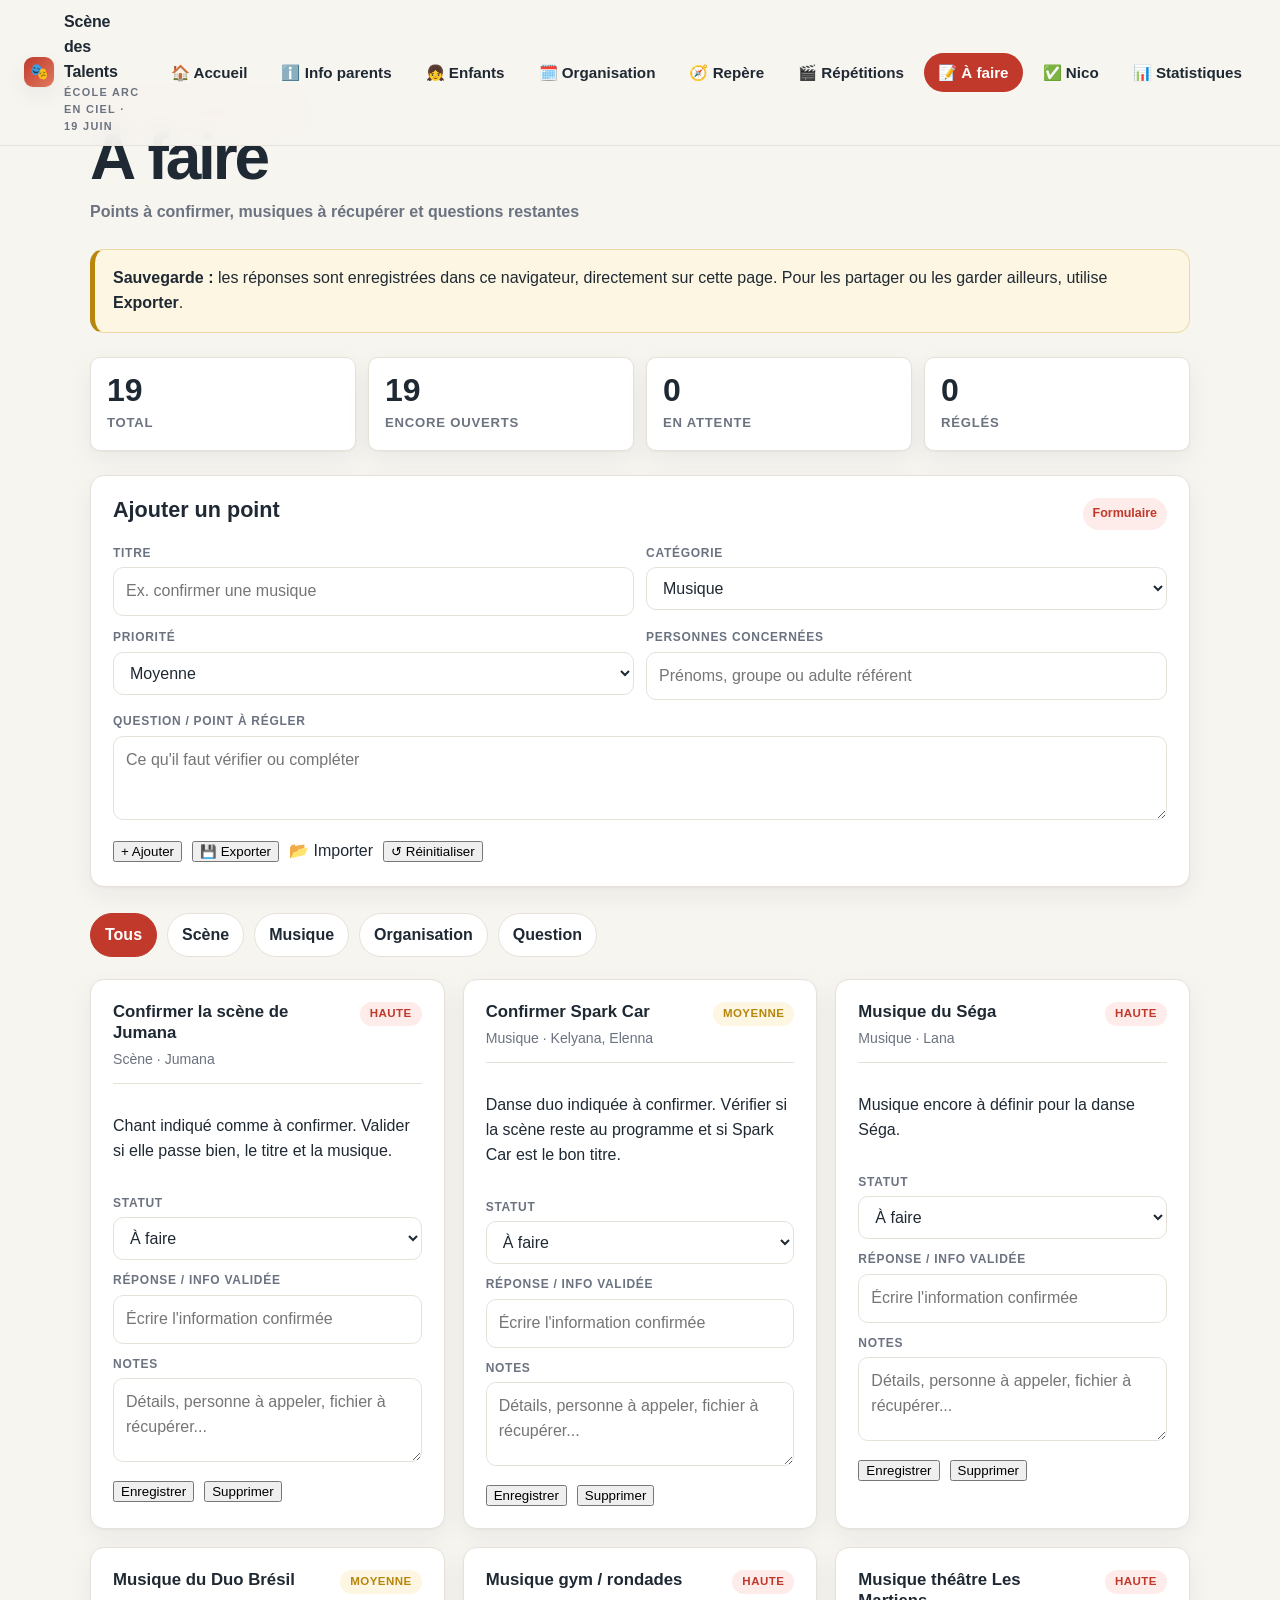
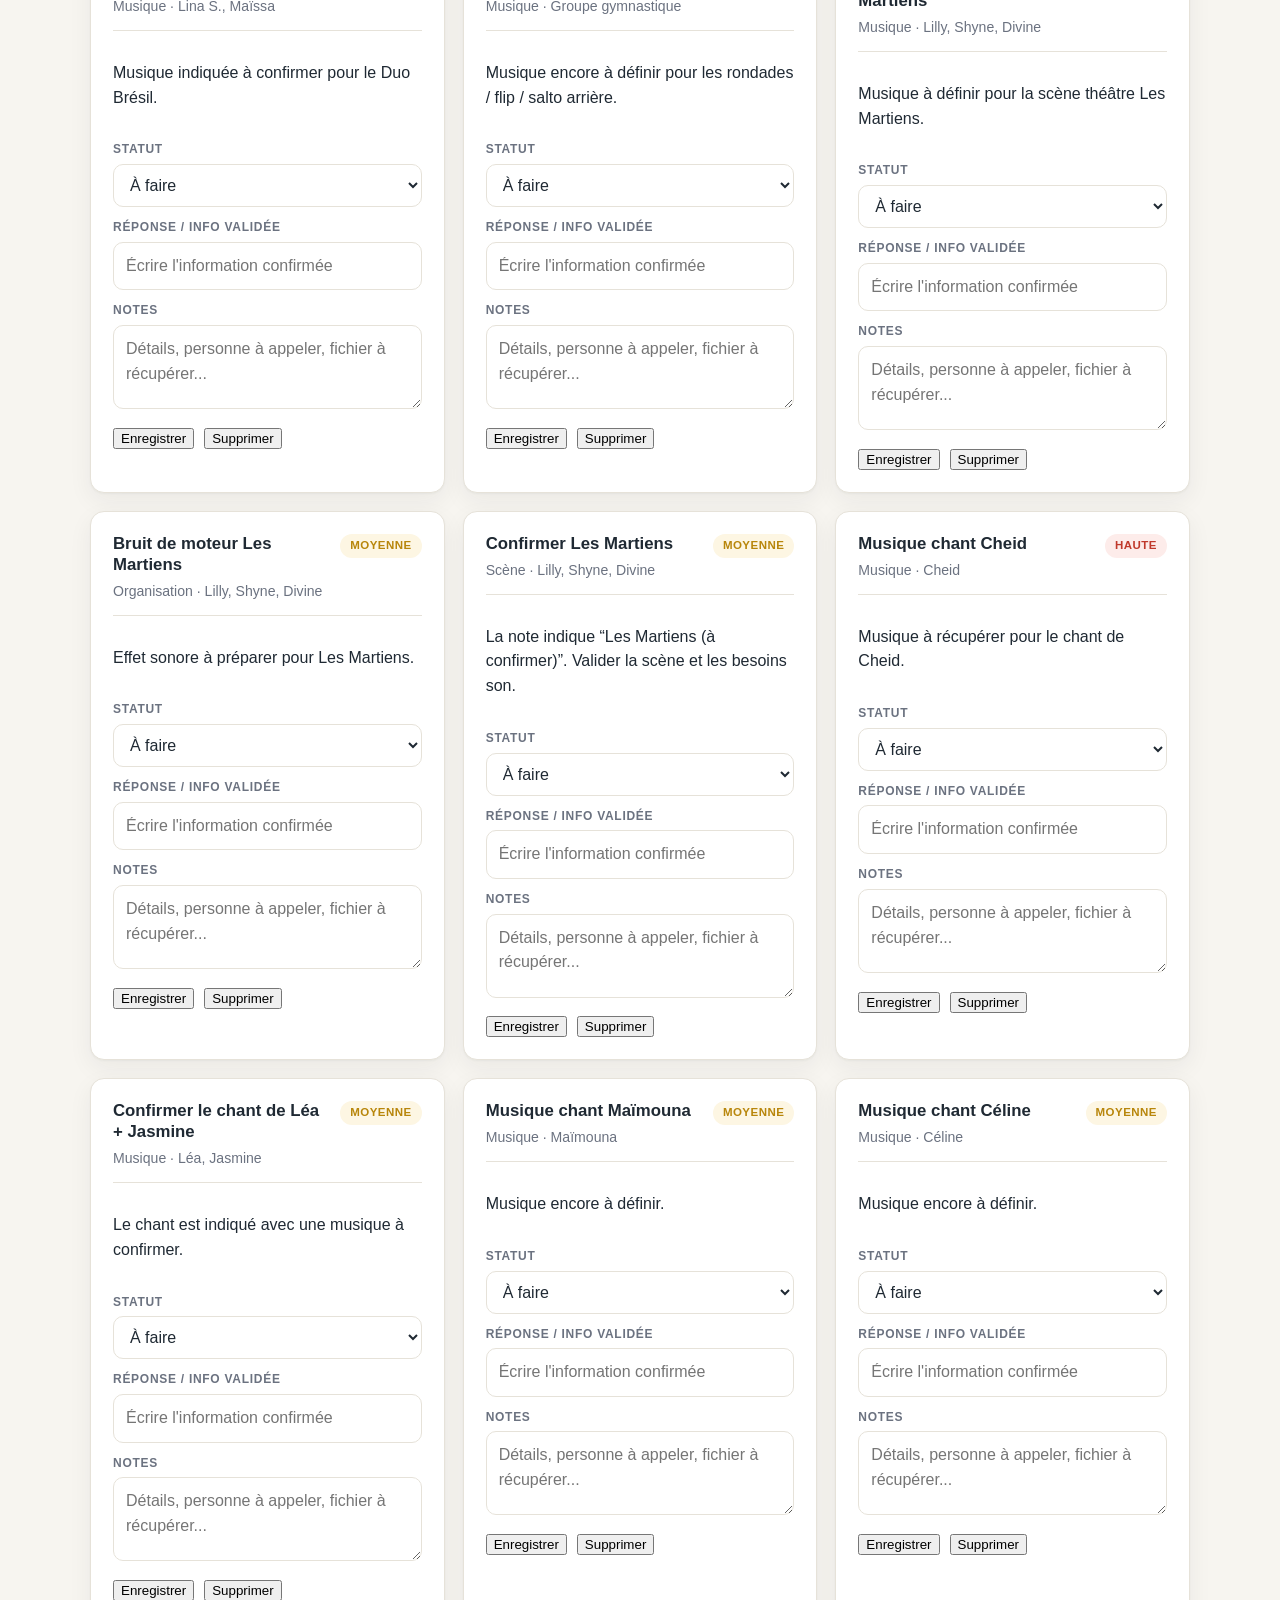
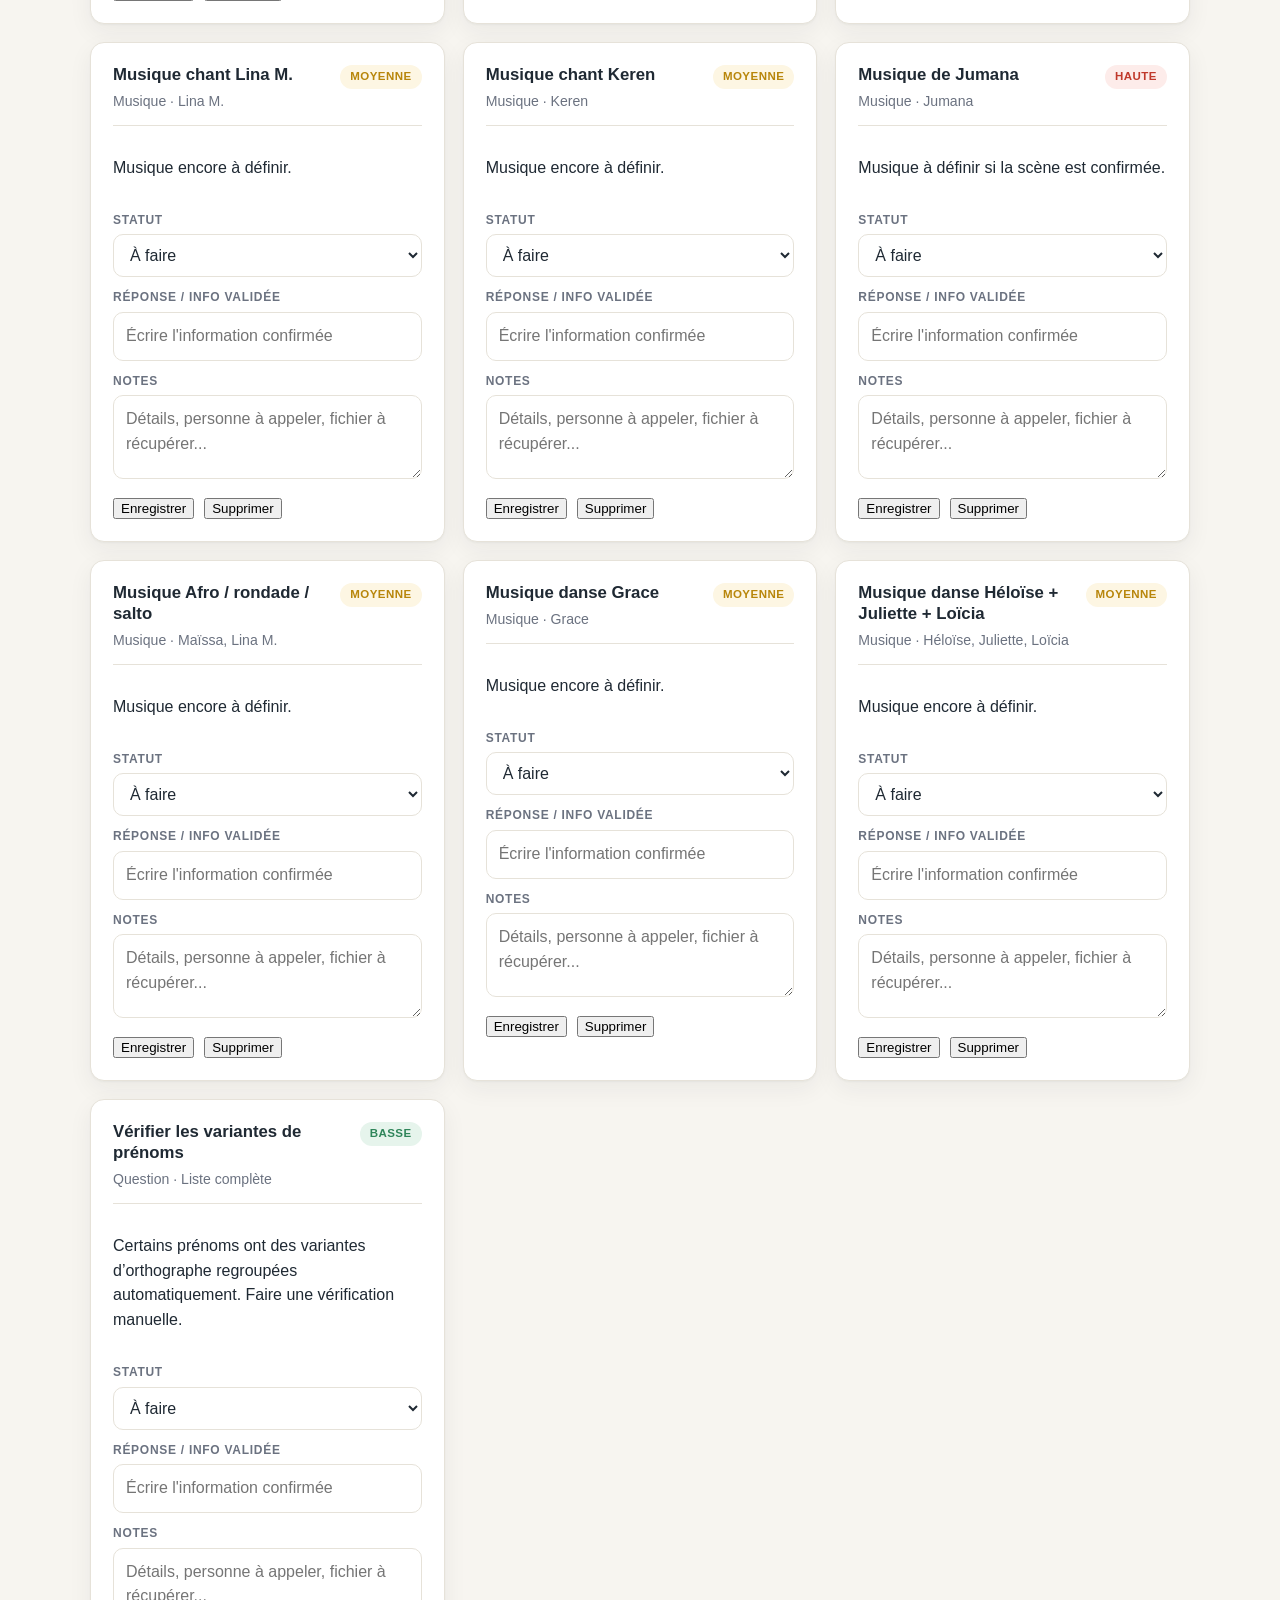
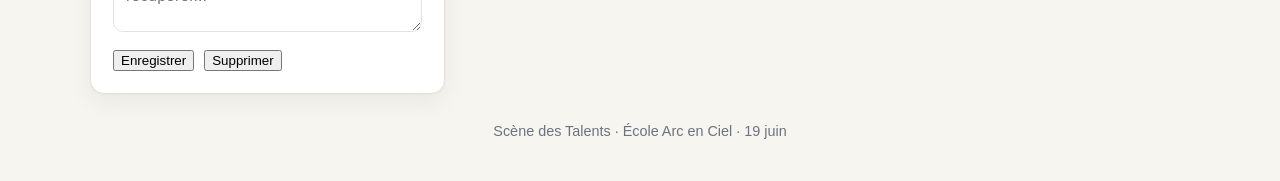
==== a-faire.html @ 52c5d593 "Ajoute info parents au header" ====
<!DOCTYPE html>
<html lang="fr">
<head>
  <meta charset="UTF-8">
  <meta name="viewport" content="width=device-width, initial-scale=1.0">
  <title>À faire · Scène des Talents — École Arc en Ciel</title>
  <link rel="stylesheet" href="styles.css">
  <style>
    .todo-summary {
      display: grid;
      grid-template-columns: repeat(auto-fit, minmax(150px, 1fr));
      gap: 12px;
      margin-bottom: 24px;
    }
    .summary-card {
      background: var(--card);
      border: 1px solid var(--line);
      border-radius: 10px;
      padding: 16px;
      box-shadow: var(--shadow);
    }
    .summary-card strong {
      display: block;
      font-size: 2rem;
      line-height: 1;
      margin-bottom: 4px;
    }
    .summary-card span {
      color: var(--muted);
      font-size: .82rem;
      font-weight: 700;
      letter-spacing: .06em;
      text-transform: uppercase;
    }
    .filters {
      display: flex;
      gap: 10px;
      flex-wrap: wrap;
      margin-bottom: 22px;
    }
    .filter-btn {
      border: 1px solid var(--line);
      background: var(--card);
      color: var(--ink);
      border-radius: 999px;
      padding: 9px 14px;
      font: inherit;
      font-weight: 700;
      cursor: pointer;
    }
    .filter-btn.active {
      background: var(--accent);
      border-color: var(--accent);
      color: #fff;
    }
    .todo-grid {
      display: grid;
      grid-template-columns: repeat(auto-fit, minmax(320px, 1fr));
      gap: 18px;
    }
    .todo-card {
      display: flex;
      flex-direction: column;
      gap: 14px;
      margin-bottom: 0;
    }
    .todo-card.done {
      border-color: #9cd6bb;
      box-shadow: 0 0 0 1px #9cd6bb, var(--shadow);
    }
    .todo-head {
      display: flex;
      justify-content: space-between;
      align-items: flex-start;
      gap: 12px;
      border-bottom: 1px solid var(--line);
      padding-bottom: 12px;
    }
    .todo-head h2 {
      font-size: 1.05rem;
      line-height: 1.25;
      margin: 0;
    }
    .todo-meta {
      color: var(--muted);
      font-size: .88rem;
      margin: 5px 0 0;
    }
    .priority {
      flex: 0 0 auto;
      border-radius: 999px;
      padding: 3px 10px;
      font-size: .72rem;
      font-weight: 800;
      text-transform: uppercase;
      letter-spacing: .04em;
    }
    .priority.high { background: var(--accent-soft); color: var(--accent); }
    .priority.medium { background: var(--gold-soft); color: var(--gold); }
    .priority.low { background: #e6f4ec; color: var(--green); }
    .todo-form {
      display: grid;
      gap: 11px;
    }
    .field label {
      display: block;
      color: var(--muted);
      font-size: .75rem;
      font-weight: 800;
      letter-spacing: .06em;
      text-transform: uppercase;
      margin-bottom: 5px;
    }
    .field input,
    .field select,
    .field textarea {
      width: 100%;
      border: 1px solid var(--line);
      border-radius: 10px;
      background: var(--card);
      color: var(--ink);
      font: inherit;
      padding: 11px 12px;
      outline: none;
    }
    .field textarea {
      min-height: 84px;
      resize: vertical;
    }
    .field input:focus,
    .field select:focus,
    .field textarea:focus {
      border-color: var(--accent-2);
    }
    .todo-actions {
      display: flex;
      align-items: center;
      gap: 10px;
      flex-wrap: wrap;
    }
    .save-state {
      color: var(--muted);
      font-size: .82rem;
      font-weight: 600;
    }
    .new-item {
      margin-bottom: 26px;
    }
    .new-grid {
      display: grid;
      grid-template-columns: repeat(2, minmax(0, 1fr));
      gap: 12px;
    }
    .new-grid .wide {
      grid-column: 1 / -1;
    }
    .empty-state {
      display: none;
      color: var(--muted);
      text-align: center;
      padding: 28px;
    }
    @media (max-width: 640px) {
      .todo-grid,
      .new-grid { grid-template-columns: 1fr; }
      .field input,
      .field select,
      .field textarea { font-size: 16px; }
    }
  </style>
</head>
<body>
  <nav class="nav">
    <div class="nav-inner">
      <a class="brand" href="index.html">
        <span class="dot">🎭</span>
        <span>Scène des Talents<small>École Arc en Ciel · 19 juin</small></span>
      </a>
      <button class="nav-toggle" id="navToggle" aria-label="Menu" aria-expanded="false">
        <svg viewBox="0 0 24 24" fill="none" stroke="currentColor" stroke-width="2" stroke-linecap="round"><line x1="3" y1="6" x2="21" y2="6"/><line x1="3" y1="12" x2="21" y2="12"/><line x1="3" y1="18" x2="21" y2="18"/></svg>
      </button>
      <ul class="nav-links" id="navLinks">
        <li><a href="index.html">🏠 Accueil</a></li>
        <li><a href="info-parents.html">ℹ️ Info parents</a></li>
        <li><a href="enfants.html">👧 Enfants</a></li>
        <li><a href="orga.html">🗓️ Organisation</a></li>
        <li><a href="repere-enfants.html">🧭 Repère</a></li>
        <li><a href="repetition.html">🎬 Répétitions</a></li>
        <li><a href="a-faire.html" class="active">📝 À faire</a></li>
        <li><a href="nico.html">✅ Nico</a></li>
        <li><a href="stats.html">📊 Statistiques</a></li>
      </ul>
    </div>
  </nav>

  <div class="wrap">
    <header class="page-head">
      <p class="kicker">Suivi des confirmations</p>
      <h1>À faire</h1>
      <p class="meta">Points à confirmer, musiques à récupérer et questions restantes</p>
    </header>

    <div class="rule">
      <strong>Sauvegarde :</strong> les réponses sont enregistrées dans ce navigateur, directement sur cette page.
      Pour les partager ou les garder ailleurs, utilise <strong>Exporter</strong>.
    </div>

    <div class="todo-summary" id="summary"></div>

    <section class="section new-item">
      <div class="section-head">
        <h2>Ajouter un point</h2>
        <span class="count">Formulaire</span>
      </div>
      <form id="newForm" class="todo-form">
        <div class="new-grid">
          <div class="field">
            <label for="newTitle">Titre</label>
            <input id="newTitle" required placeholder="Ex. confirmer une musique">
          </div>
          <div class="field">
            <label for="newCategory">Catégorie</label>
            <select id="newCategory">
              <option>Musique</option>
              <option>Scène</option>
              <option>Enfant</option>
              <option>Organisation</option>
              <option>Question</option>
            </select>
          </div>
          <div class="field">
            <label for="newPriority">Priorité</label>
            <select id="newPriority">
              <option value="high">Haute</option>
              <option value="medium" selected>Moyenne</option>
              <option value="low">Basse</option>
            </select>
          </div>
          <div class="field">
            <label for="newPeople">Personnes concernées</label>
            <input id="newPeople" placeholder="Prénoms, groupe ou adulte référent">
          </div>
          <div class="field wide">
            <label for="newQuestion">Question / point à régler</label>
            <textarea id="newQuestion" required placeholder="Ce qu'il faut vérifier ou compléter"></textarea>
          </div>
        </div>
        <div class="todo-actions">
          <button type="submit" class="btn">+ Ajouter</button>
          <button type="button" class="btn ghost" id="btnExport">💾 Exporter</button>
          <label class="btn btn-import">📂 Importer<input type="file" id="fileImport" accept="application/json,.json" hidden></label>
          <button type="button" class="btn ghost" id="btnReset">↺ Réinitialiser</button>
          <span class="save-state" id="globalState"></span>
        </div>
      </form>
    </section>

    <div class="filters" id="filters"></div>
    <div class="todo-grid" id="todoGrid"></div>
    <section class="section empty-state" id="emptyState">Aucun point dans ce filtre.</section>

    <footer>Scène des Talents · École Arc en Ciel · 19 juin</footer>
  </div>

  <script>
    const toggle = document.getElementById('navToggle');
    const links = document.getElementById('navLinks');
    toggle.addEventListener('click', () => {
      const open = links.classList.toggle('open');
      toggle.setAttribute('aria-expanded', open);
    });

    const STORAGE_KEY = 'scene-talents-a-faire-v1';
    const DEFAULT_TODOS = [
      { id: 'jumana-chant', category: 'Scène', priority: 'high', title: 'Confirmer la scène de Jumana', people: 'Jumana', question: 'Chant indiqué comme à confirmer. Valider si elle passe bien, le titre et la musique.' },
      { id: 'spark-car', category: 'Musique', priority: 'medium', title: 'Confirmer Spark Car', people: 'Kelyana, Elenna', question: 'Danse duo indiquée à confirmer. Vérifier si la scène reste au programme et si Spark Car est le bon titre.' },
      { id: 'lana-sega', category: 'Musique', priority: 'high', title: 'Musique du Séga', people: 'Lana', question: 'Musique encore à définir pour la danse Séga.' },
      { id: 'duo-bresil', category: 'Musique', priority: 'medium', title: 'Musique du Duo Brésil', people: 'Lina S., Maïssa', question: 'Musique indiquée à confirmer pour le Duo Brésil.' },
      { id: 'gym-rondades', category: 'Musique', priority: 'high', title: 'Musique gym / rondades', people: 'Groupe gymnastique', question: 'Musique encore à définir pour les rondades / flip / salto arrière.' },
      { id: 'theatre-martiens-musique', category: 'Musique', priority: 'high', title: 'Musique théâtre Les Martiens', people: 'Lilly, Shyne, Divine', question: 'Musique à définir pour la scène théâtre Les Martiens.' },
      { id: 'theatre-martiens-effet', category: 'Organisation', priority: 'medium', title: 'Bruit de moteur Les Martiens', people: 'Lilly, Shyne, Divine', question: 'Effet sonore à préparer pour Les Martiens.' },
      { id: 'theatre-martiens-confirm', category: 'Scène', priority: 'medium', title: 'Confirmer Les Martiens', people: 'Lilly, Shyne, Divine', question: 'La note indique “Les Martiens (à confirmer)”. Valider la scène et les besoins son.' },
      { id: 'chant-cheid', category: 'Musique', priority: 'high', title: 'Musique chant Cheid', people: 'Cheid', question: 'Musique à récupérer pour le chant de Cheid.' },
      { id: 'jasmine-lea-chant', category: 'Musique', priority: 'medium', title: 'Confirmer le chant de Léa + Jasmine', people: 'Léa, Jasmine', question: 'Le chant est indiqué avec une musique à confirmer.' },
      { id: 'maimouna-chant', category: 'Musique', priority: 'medium', title: 'Musique chant Maïmouna', people: 'Maïmouna', question: 'Musique encore à définir.' },
      { id: 'celine-chant', category: 'Musique', priority: 'medium', title: 'Musique chant Céline', people: 'Céline', question: 'Musique encore à définir.' },
      { id: 'lina-chant', category: 'Musique', priority: 'medium', title: 'Musique chant Lina M.', people: 'Lina M.', question: 'Musique encore à définir.' },
      { id: 'keren-chant', category: 'Musique', priority: 'medium', title: 'Musique chant Keren', people: 'Keren', question: 'Musique encore à définir.' },
      { id: 'jumana-musique', category: 'Musique', priority: 'high', title: 'Musique de Jumana', people: 'Jumana', question: 'Musique à définir si la scène est confirmée.' },
      { id: 'maissa-lina-danse', category: 'Musique', priority: 'medium', title: 'Musique Afro / rondade / salto', people: 'Maïssa, Lina M.', question: 'Musique encore à définir.' },
      { id: 'grace-danse', category: 'Musique', priority: 'medium', title: 'Musique danse Grace', people: 'Grace', question: 'Musique encore à définir.' },
      { id: 'heloise-juliette-loicia', category: 'Musique', priority: 'medium', title: 'Musique danse Héloïse + Juliette + Loïcia', people: 'Héloïse, Juliette, Loïcia', question: 'Musique encore à définir.' },
      { id: 'prenoms-variantes', category: 'Question', priority: 'low', title: 'Vérifier les variantes de prénoms', people: 'Liste complète', question: 'Certains prénoms ont des variantes d’orthographe regroupées automatiquement. Faire une vérification manuelle.' }
    ];

    const esc = s => String(s ?? '').replace(/[&<>]/g, c => ({'&':'&amp;','<':'&lt;','>':'&gt;'}[c]));
    const escAttr = s => esc(s).replace(/"/g, '&quot;');
    const priorityLabel = p => ({ high: 'Haute', medium: 'Moyenne', low: 'Basse' }[p] || 'Moyenne');
    const statusLabel = s => ({ todo: 'À faire', waiting: 'En attente', done: 'Réglé' }[s] || 'À faire');

    let activeFilter = 'Tous';
    let items = loadItems();

    function loadItems() {
      const base = DEFAULT_TODOS.map(item => ({ ...item, status: 'todo', answer: '', notes: '', updatedAt: '' }));
      try {
        const saved = JSON.parse(localStorage.getItem(STORAGE_KEY) || '{}');
        const savedItems = Array.isArray(saved.items) ? saved.items : [];
        const byId = new Map(base.map(item => [item.id, item]));
        savedItems.forEach(item => byId.set(item.id, { ...byId.get(item.id), ...item }));
        return [...byId.values()];
      } catch {
        return base;
      }
    }

    function persist(message = 'Enregistré') {
      localStorage.setItem(STORAGE_KEY, JSON.stringify({ version: 1, savedAt: new Date().toISOString(), items }));
      const state = document.getElementById('globalState');
      state.textContent = message;
      window.clearTimeout(persist.timer);
      persist.timer = window.setTimeout(() => state.textContent = '', 1800);
    }

    function renderSummary() {
      const total = items.length;
      const done = items.filter(item => item.status === 'done').length;
      const waiting = items.filter(item => item.status === 'waiting').length;
      const open = total - done;
      document.getElementById('summary').innerHTML = [
        ['Total', total],
        ['Encore ouverts', open],
        ['En attente', waiting],
        ['Réglés', done]
      ].map(([label, value]) => `<div class="summary-card"><strong>${value}</strong><span>${label}</span></div>`).join('');
    }

    function renderFilters() {
      const cats = ['Tous', ...new Set(items.map(item => item.category))];
      document.getElementById('filters').innerHTML = cats.map(cat =>
        `<button type="button" class="filter-btn ${cat === activeFilter ? 'active' : ''}" data-filter="${escAttr(cat)}">${esc(cat)}</button>`
      ).join('');
    }

    function renderItems() {
      const filtered = activeFilter === 'Tous' ? items : items.filter(item => item.category === activeFilter);
      document.getElementById('todoGrid').innerHTML = filtered.map(item => `
        <section class="section todo-card ${item.status === 'done' ? 'done' : ''}" data-id="${escAttr(item.id)}">
          <div class="todo-head">
            <div>
              <h2>${esc(item.title)}</h2>
              <p class="todo-meta">${esc(item.category)}${item.people ? ` · ${esc(item.people)}` : ''}</p>
            </div>
            <span class="priority ${escAttr(item.priority)}">${priorityLabel(item.priority)}</span>
          </div>
          <p>${esc(item.question)}</p>
          <form class="todo-form">
            <div class="field">
              <label>Statut</label>
              <select name="status">
                <option value="todo" ${item.status === 'todo' ? 'selected' : ''}>À faire</option>
                <option value="waiting" ${item.status === 'waiting' ? 'selected' : ''}>En attente</option>
                <option value="done" ${item.status === 'done' ? 'selected' : ''}>Réglé</option>
              </select>
            </div>
            <div class="field">
              <label>Réponse / info validée</label>
              <input name="answer" value="${escAttr(item.answer)}" placeholder="Écrire l'information confirmée">
            </div>
            <div class="field">
              <label>Notes</label>
              <textarea name="notes" placeholder="Détails, personne à appeler, fichier à récupérer...">${esc(item.notes)}</textarea>
            </div>
            <div class="todo-actions">
              <button type="submit" class="btn">Enregistrer</button>
              <button type="button" class="btn ghost delete-item">Supprimer</button>
              <span class="save-state">${item.updatedAt ? `Dernière sauvegarde : ${esc(item.updatedAt)}` : ''}</span>
            </div>
          </form>
        </section>
      `).join('');
      document.getElementById('emptyState').style.display = filtered.length ? 'none' : 'block';
    }

    function render() {
      renderSummary();
      renderFilters();
      renderItems();
    }

    document.getElementById('filters').addEventListener('click', event => {
      const btn = event.target.closest('[data-filter]');
      if (!btn) return;
      activeFilter = btn.dataset.filter;
      render();
    });

    document.getElementById('todoGrid').addEventListener('submit', event => {
      event.preventDefault();
      const card = event.target.closest('[data-id]');
      const item = items.find(entry => entry.id === card.dataset.id);
      const data = new FormData(event.target);
      item.status = data.get('status');
      item.answer = data.get('answer').trim();
      item.notes = data.get('notes').trim();
      item.updatedAt = new Date().toLocaleString('fr-FR', { dateStyle: 'short', timeStyle: 'short' });
      persist();
      render();
    });

    document.getElementById('todoGrid').addEventListener('click', event => {
      const del = event.target.closest('.delete-item');
      if (!del) return;
      const card = event.target.closest('[data-id]');
      items = items.filter(item => item.id !== card.dataset.id);
      persist('Point supprimé');
      render();
    });

    document.getElementById('newForm').addEventListener('submit', event => {
      event.preventDefault();
      const title = document.getElementById('newTitle').value.trim();
      const question = document.getElementById('newQuestion').value.trim();
      if (!title || !question) return;
      items.unshift({
        id: `custom-${Date.now()}`,
        category: document.getElementById('newCategory').value,
        priority: document.getElementById('newPriority').value,
        title,
        people: document.getElementById('newPeople').value.trim(),
        question,
        status: 'todo',
        answer: '',
        notes: '',
        updatedAt: ''
      });
      event.target.reset();
      document.getElementById('newPriority').value = 'medium';
      persist('Point ajouté');
      render();
    });

    document.getElementById('btnExport').addEventListener('click', () => {
      const blob = new Blob([JSON.stringify({ version: 1, exportedAt: new Date().toISOString(), items }, null, 2)], { type: 'application/json' });
      const a = document.createElement('a');
      a.href = URL.createObjectURL(blob);
      a.download = 'a-faire-scene-talents.json';
      a.click();
      URL.revokeObjectURL(a.href);
    });

    document.getElementById('fileImport').addEventListener('change', event => {
      const file = event.target.files[0];
      if (!file) return;
      const reader = new FileReader();
      reader.onload = () => {
        try {
          const imported = JSON.parse(reader.result);
          if (!Array.isArray(imported.items)) throw new Error('Format invalide');
          items = imported.items;
          persist('Import enregistré');
          render();
        } catch {
          alert('Impossible d’importer ce fichier.');
        }
      };
      reader.readAsText(file);
      event.target.value = '';
    });

    document.getElementById('btnReset').addEventListener('click', () => {
      if (!confirm('Réinitialiser toute la page À faire sur cet appareil ?')) return;
      localStorage.removeItem(STORAGE_KEY);
      items = loadItems();
      persist('Réinitialisé');
      render();
    });

    render();
  </script>
</body>
</html>
---- styles.css ----
/* ============================================================
   Scène des Talents — feuille de style partagée
   ============================================================ */
:root {
  --bg: #f7f5f0;
  --card: #ffffff;
  --ink: #1f2933;
  --muted: #6b7280;
  --line: #e6e2d9;
  --accent: #c0392b;
  --accent-2: #e07a5f;
  --accent-soft: #fdecea;
  --gold: #b8860b;
  --gold-soft: #fdf6e3;
  --green: #2f855a;
  --shadow: 0 1px 2px rgba(31,41,51,.04), 0 8px 24px rgba(31,41,51,.06);
  --radius: 14px;
}
* { box-sizing: border-box; }
html { scroll-behavior: smooth; overflow-x: hidden; }
body { margin: 0; padding-top: 64px; width: 100%; max-width: 100%; overflow-x: hidden; font-family: -apple-system, BlinkMacSystemFont, "Segoe UI", Roboto, Helvetica, Arial, sans-serif; background: var(--bg); color: var(--ink); line-height: 1.55; }
a { color: inherit; }
img, video, iframe, canvas, svg { max-width: 100%; }
.fa-icon, .brand-icon { width: 1em; height: 1em; display: inline-block; vertical-align: -0.125em; fill: currentColor; flex-shrink: 0; }
.brand .dot .fa-icon { width: 17px; height: 17px; }
.nav-links .fa-icon { width: 15px; height: 15px; }
.svg-icon { width: 1.1em; height: 1.1em; display: inline-block; vertical-align: -.16em; flex-shrink: 0; stroke: currentColor; fill: none; stroke-width: 2; stroke-linecap: round; stroke-linejoin: round; }
.brand .svg-icon { width: 18px; height: 18px; }
.nav-links .svg-icon { width: 16px; height: 16px; }

/* ---------- Structure commune ---------- */
.wrap { width: min(1100px, calc(100% - 40px)); margin: 0 auto; padding: 28px 0 38px; }
.page-head { margin: 10px 0 24px; }
.kicker { margin: 0 0 6px; color: var(--accent); font-weight: 900; text-transform: uppercase; letter-spacing: .12em; font-size: .78rem; }
h1 { margin: 0; font-size: clamp(2rem, 7vw, 4rem); line-height: .95; letter-spacing: -.05em; }
.meta { margin: 12px 0 0; color: var(--muted); font-weight: 700; }
.section { position: relative; overflow: hidden; background: var(--card); border: 1px solid var(--line); border-radius: var(--radius); box-shadow: var(--shadow); padding: 22px; margin: 0 0 18px; }
.section-head { display: flex; align-items: flex-start; justify-content: space-between; gap: 14px; margin-bottom: 14px; }
.section-head h2 { display: flex; align-items: center; min-width: 0; margin: 0; font-size: 1.35rem; line-height: 1.15; }
.count, .badge { display: inline-flex; align-items: center; justify-content: center; border-radius: 999px; padding: 6px 10px; background: var(--accent-soft); color: var(--accent); font-size: .78rem; font-weight: 900; white-space: nowrap; }
.subtitle { margin: -4px 0 14px; color: var(--muted); font-weight: 650; }
.cat-title { margin: 26px 0 10px; color: var(--muted); text-transform: uppercase; letter-spacing: .12em; font-size: .78rem; font-weight: 900; }
.rule { background: var(--gold-soft); border: 1px solid #ecd9a6; border-left: 5px solid var(--gold); border-radius: 14px; padding: 16px 18px; margin: 0 0 24px; }
.names, .groups, .lang-list { margin: 0; padding: 0; list-style: none; }
.names { display: grid; grid-template-columns: repeat(auto-fit, minmax(190px, 1fr)); gap: 8px; }
.names li, .groups li, .lang-list li { background: rgba(255,255,255,.72); border: 1px solid rgba(31,41,51,.08); border-radius: 12px; padding: 10px 12px; }
.names .num { display: inline-flex; align-items: center; justify-content: center; min-width: 26px; height: 26px; margin-right: 8px; border-radius: 8px; background: var(--accent-soft); color: var(--accent); font-size: .8rem; font-weight: 900; }
.groups { display: grid; gap: 10px; }
.groups li { display: grid; gap: 4px; background: rgba(255,255,255,.86); }
.who { font-weight: 900; }
.scene { color: var(--muted); font-weight: 700; }
.lang-list { display: grid; gap: 10px; }
.lang-head { font-weight: 900; }
.lang-kids { margin-top: 5px; color: var(--muted); font-weight: 650; }
.layout-hero { min-height: 260px; display: flex; align-items: flex-end; background-size: cover; background-position: center; color: #fff; }
.layout-hero .hero-content { width: 100%; }
.layout-hero .groups li { background: rgba(255,255,255,.92); color: var(--ink); }
footer { margin: 26px 0 0; color: var(--muted); text-align: center; font-size: .9rem; }

/* ---------- Barre de navigation ---------- */
.nav { position: fixed; top: 0; left: 0; right: 0; z-index: 50; background: rgba(247,245,240,.92); backdrop-filter: saturate(180%) blur(12px); border-bottom: 1px solid var(--line); }
.nav-inner { padding: 10px 24px; display: flex; align-items: center; justify-content: space-between; gap: 16px; }
.brand { min-width: 0; display: flex; align-items: center; gap: 10px; font-weight: 800; text-decoration: none; letter-spacing: -.01em; }
.brand span:last-child { min-width: 0; }
.brand .dot { width: 30px; height: 30px; display: grid; place-items: center; border-radius: 9px; background: linear-gradient(135deg, var(--accent), var(--accent-2)); color: #fff; font-size: 1rem; box-shadow: var(--shadow); flex: 0 0 auto; }
.brand small { display: block; font-weight: 600; font-size: .68rem; letter-spacing: .12em; text-transform: uppercase; color: var(--muted); }
.nav-links { display: flex; align-items: center; gap: 6px; list-style: none; margin: 0; padding: 0; }
.nav-links li:has(a[href="parents.html"]) { display: none; }
.nav-links a { display: inline-flex; align-items: center; gap: 6px; text-decoration: none; font-weight: 600; font-size: .95rem; color: var(--ink); padding: 8px 14px; border-radius: 999px; white-space: nowrap; transition: background .15s, color .15s; }
.nav-links a:hover { background: var(--accent-soft); color: var(--accent); }
.nav-links a.active { background: var(--accent); color: #fff; }
.nav-toggle { display: none; background: none; border: 1px solid var(--line); border-radius: 10px; width: 42px; height: 42px; cursor: pointer; align-items: center; justify-content: center; color: var(--ink); flex: 0 0 auto; }
.nav-toggle svg { width: 22px; height: 22px; }

@media (max-width: 860px) {
  .nav-toggle { display: inline-flex; }
  .nav-inner { padding-inline: 14px; }
  .nav-links { position: absolute; top: 100%; left: 0; right: 0; width: 100%; max-height: calc(100vh - 64px); overflow-y: auto; flex-direction: column; align-items: stretch; gap: 6px; padding: 12px 16px 20px; background: rgba(247,245,240,.98); border-bottom: 1px solid var(--line); box-shadow: var(--shadow); transform: translateY(-8px); opacity: 0; pointer-events: none; transition: opacity .18s, transform .18s; -webkit-overflow-scrolling: touch; }
  .nav-links.open { opacity: 1; transform: translateY(0); pointer-events: auto; }
  .nav-links li { width: 100%; }
  .nav-links a { display: flex; align-items: center; gap: 8px; width: 100%; padding: 13px 16px; border-radius: 10px; line-height: 1.35; text-align: left; white-space: normal; }
}

@media (max-width: 700px) {
  .wrap { width: 100%; padding: 22px 14px 34px; }
  .section { padding: 18px 14px; border-radius: 16px; }
  .section-head { flex-direction: column; align-items: stretch; gap: 10px; }
  .section-head h2 { font-size: 1.18rem; overflow-wrap: anywhere; }
  .count { align-self: flex-start; }
  .names { grid-template-columns: 1fr; }
  .layout-hero { min-height: 230px; }
  .brand { font-size: .95rem; }
  .brand small { font-size: .58rem; letter-spacing: .08em; }
}
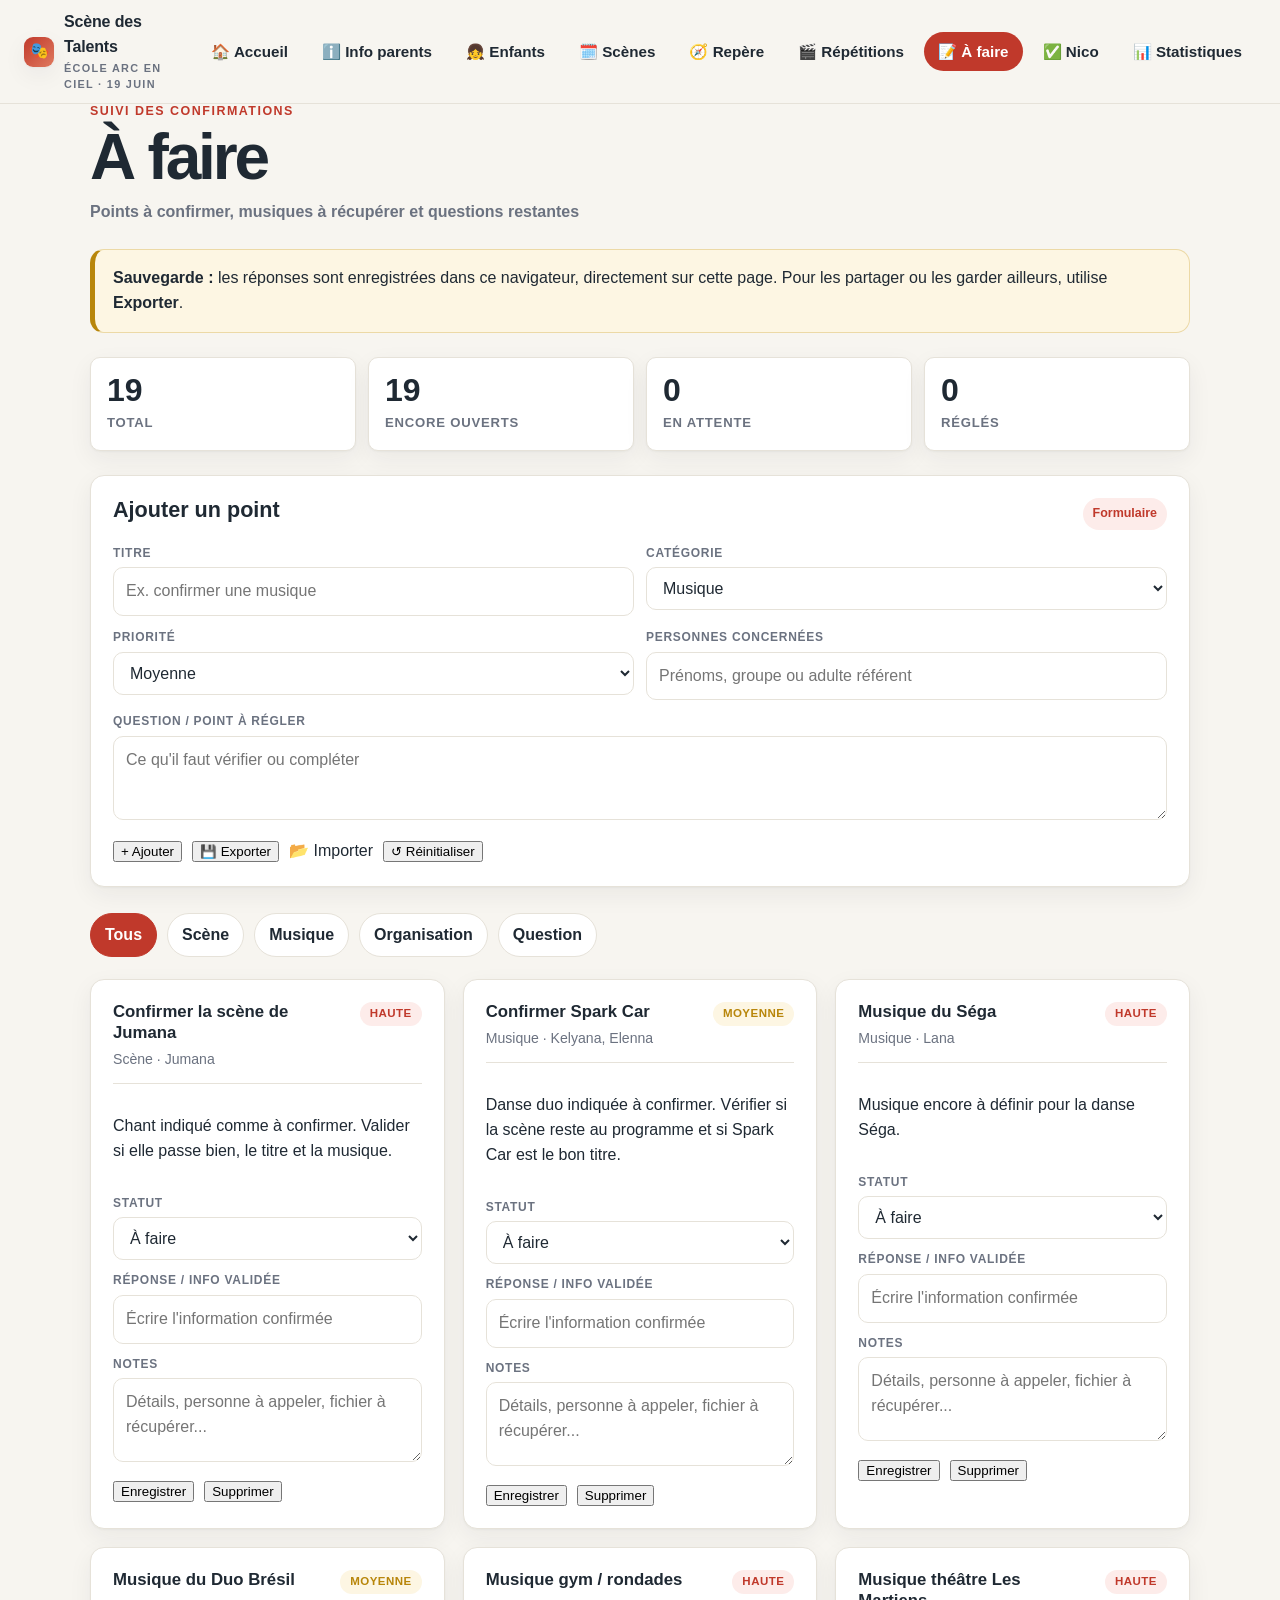
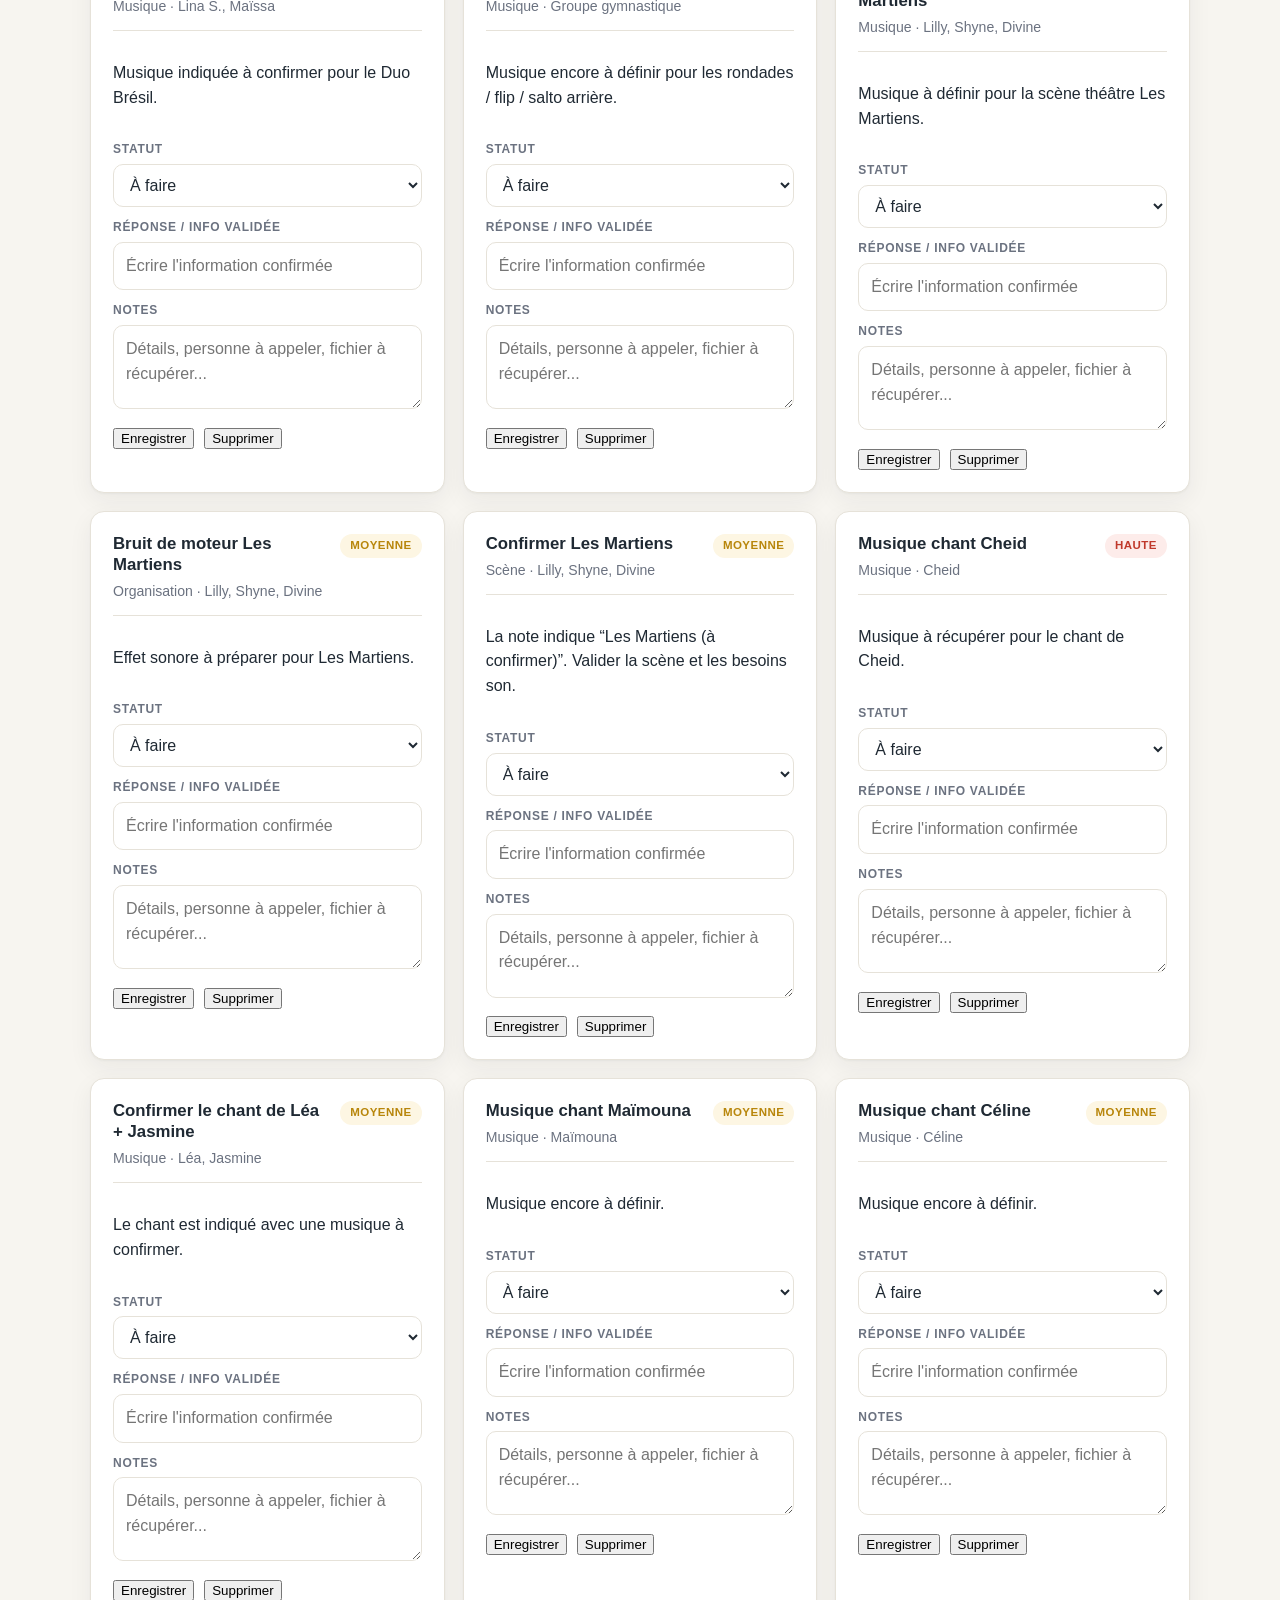
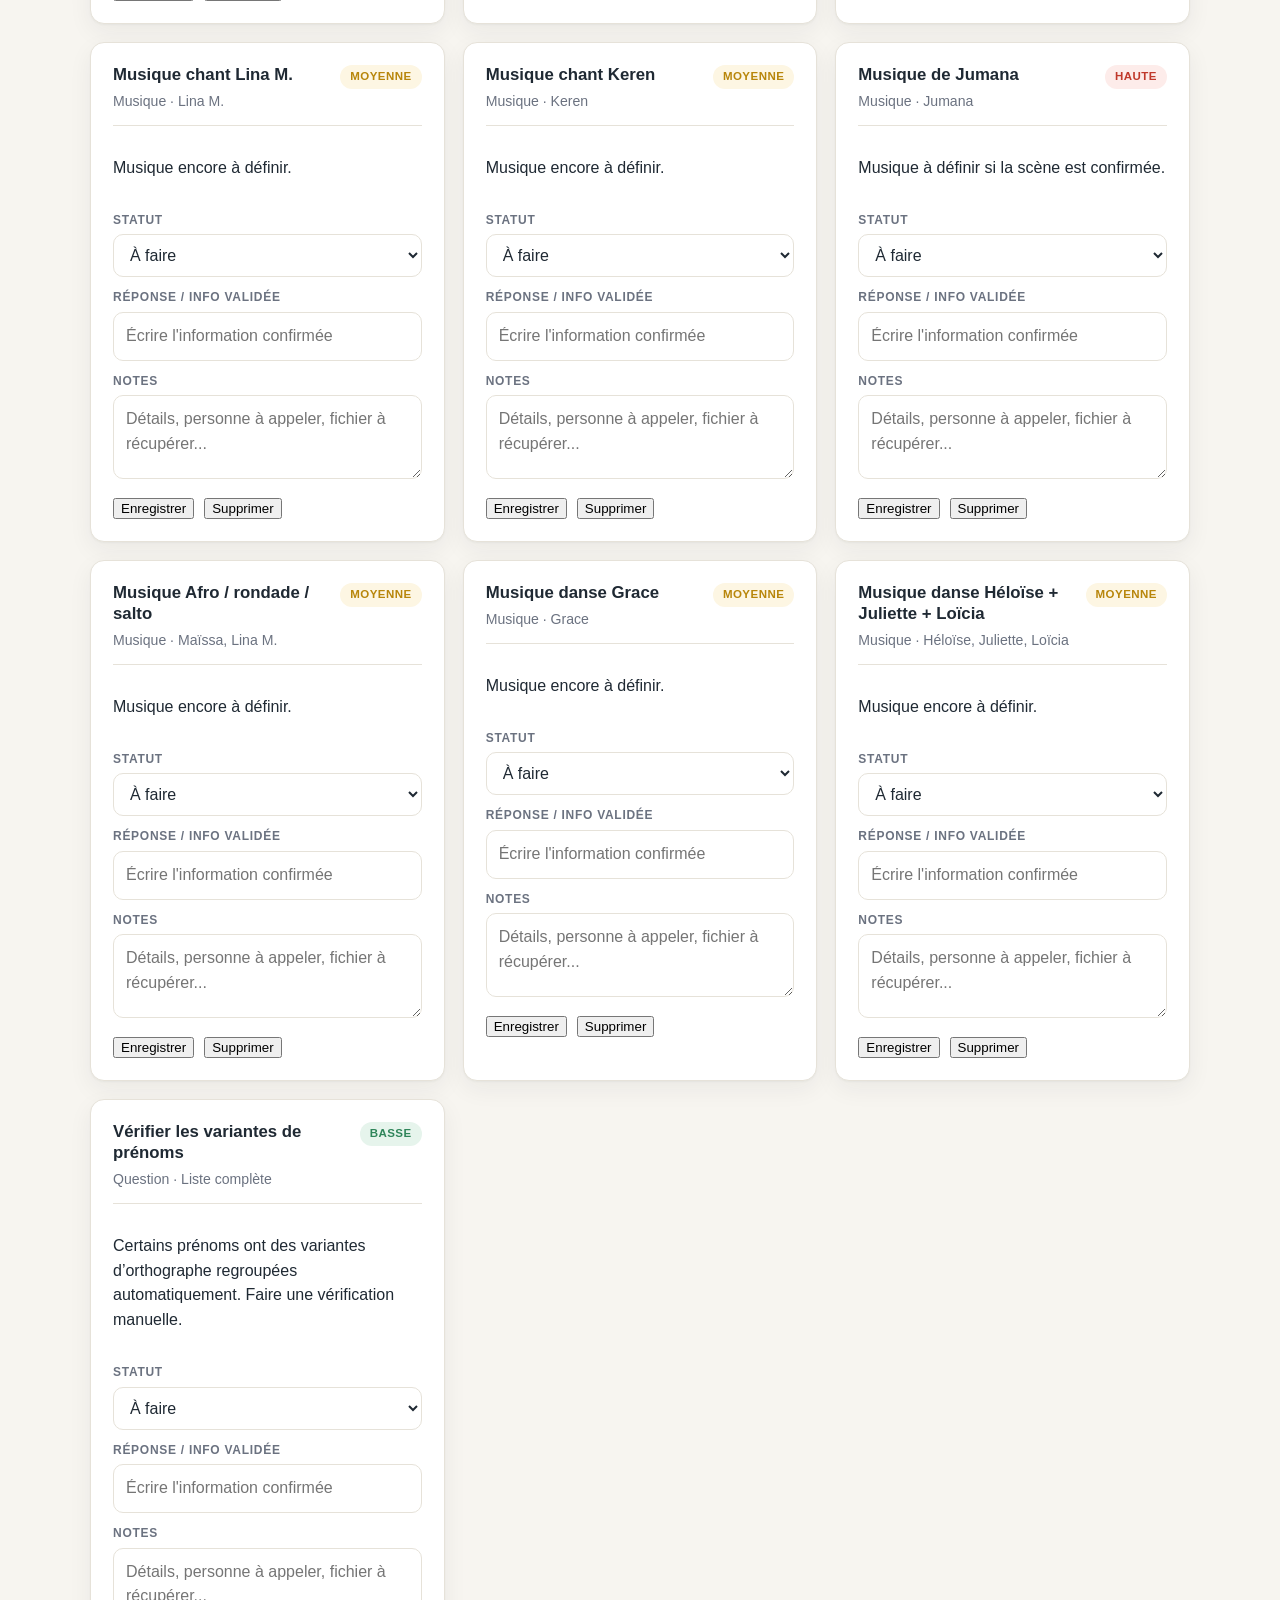
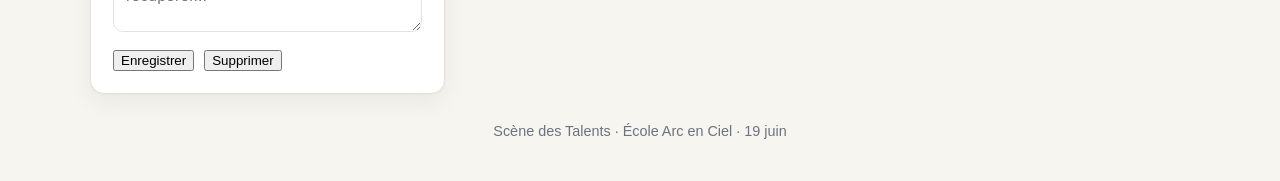
==== commit e54e91ad: "Renomme menu organisation en scenes" ====
--- a/a-faire.html
+++ b/a-faire.html
@@ -183,7 +183,7 @@
         <li><a href="index.html">🏠 Accueil</a></li>
         <li><a href="info-parents.html">ℹ️ Info parents</a></li>
         <li><a href="enfants.html">👧 Enfants</a></li>
-        <li><a href="orga.html">🗓️ Organisation</a></li>
+        <li><a href="orga.html">🗓️ Scènes</a></li>
         <li><a href="repere-enfants.html">🧭 Repère</a></li>
         <li><a href="repetition.html">🎬 Répétitions</a></li>
         <li><a href="a-faire.html" class="active">📝 À faire</a></li>
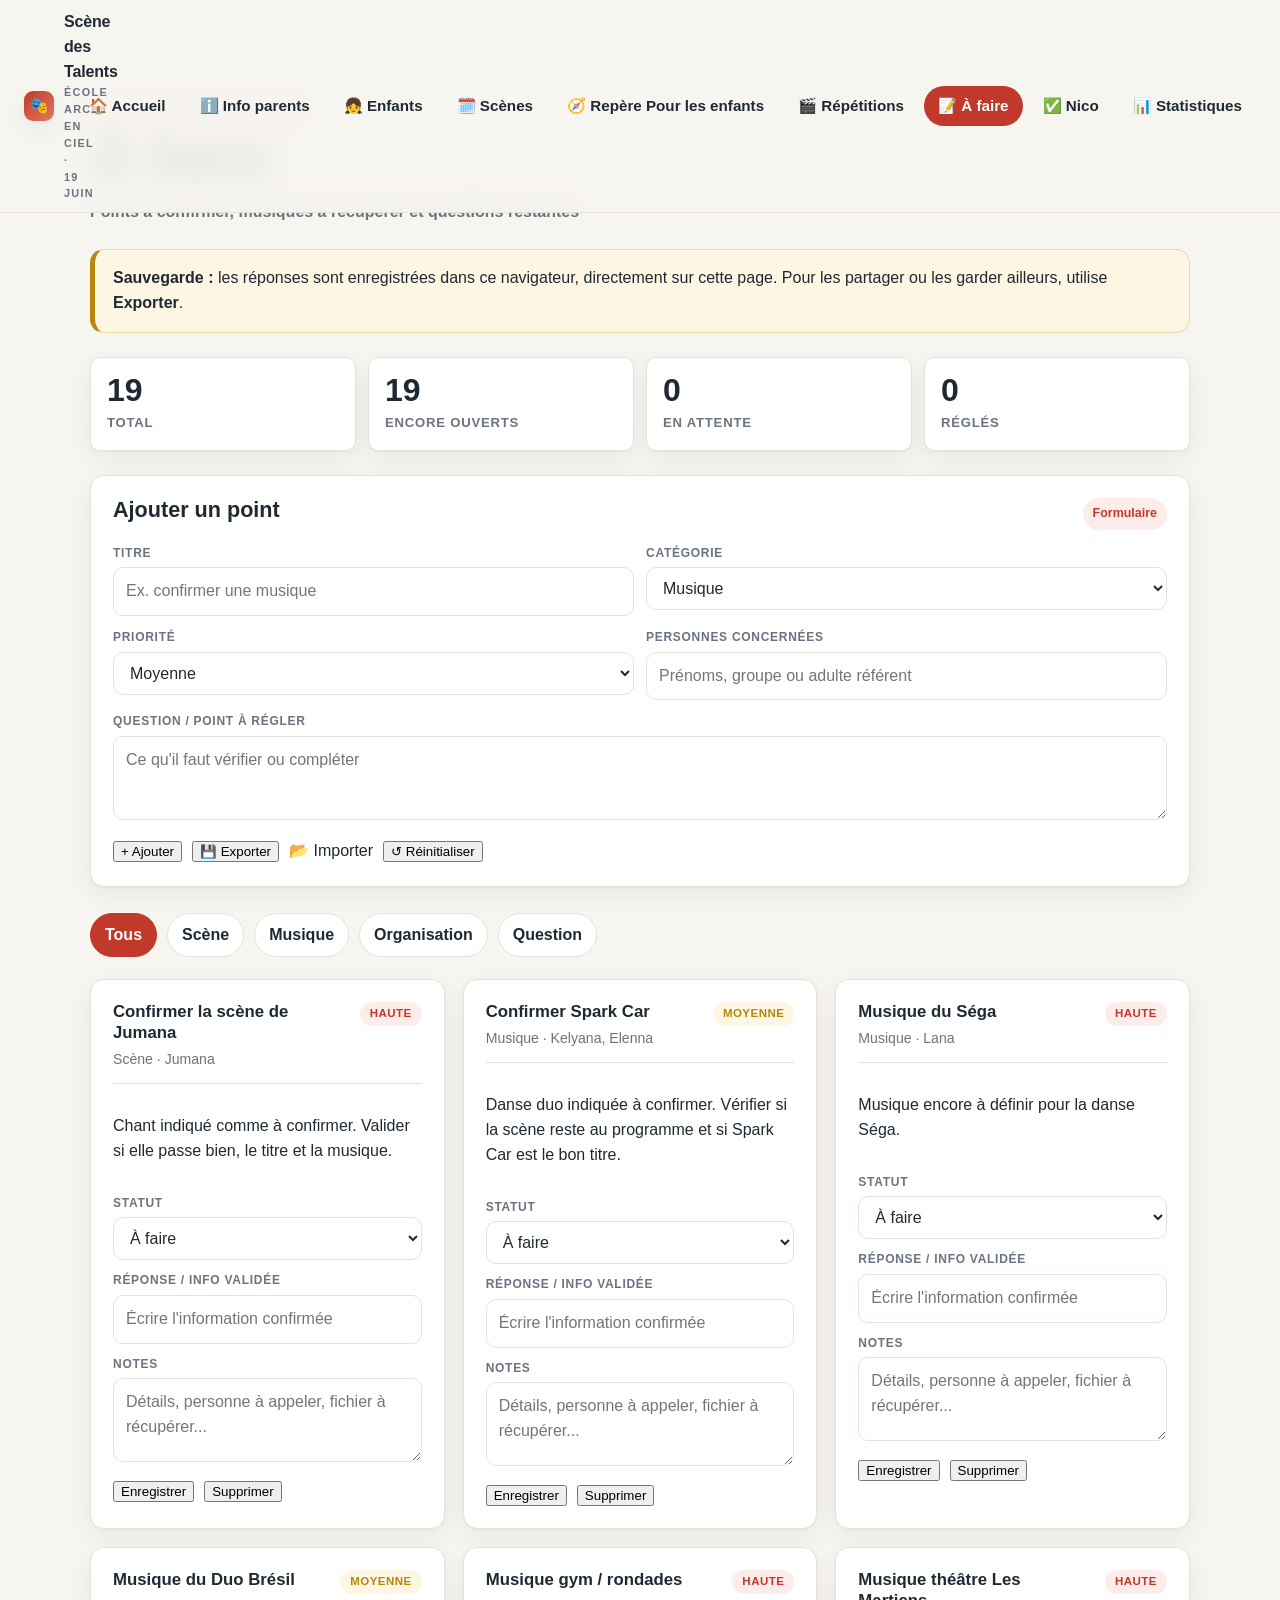
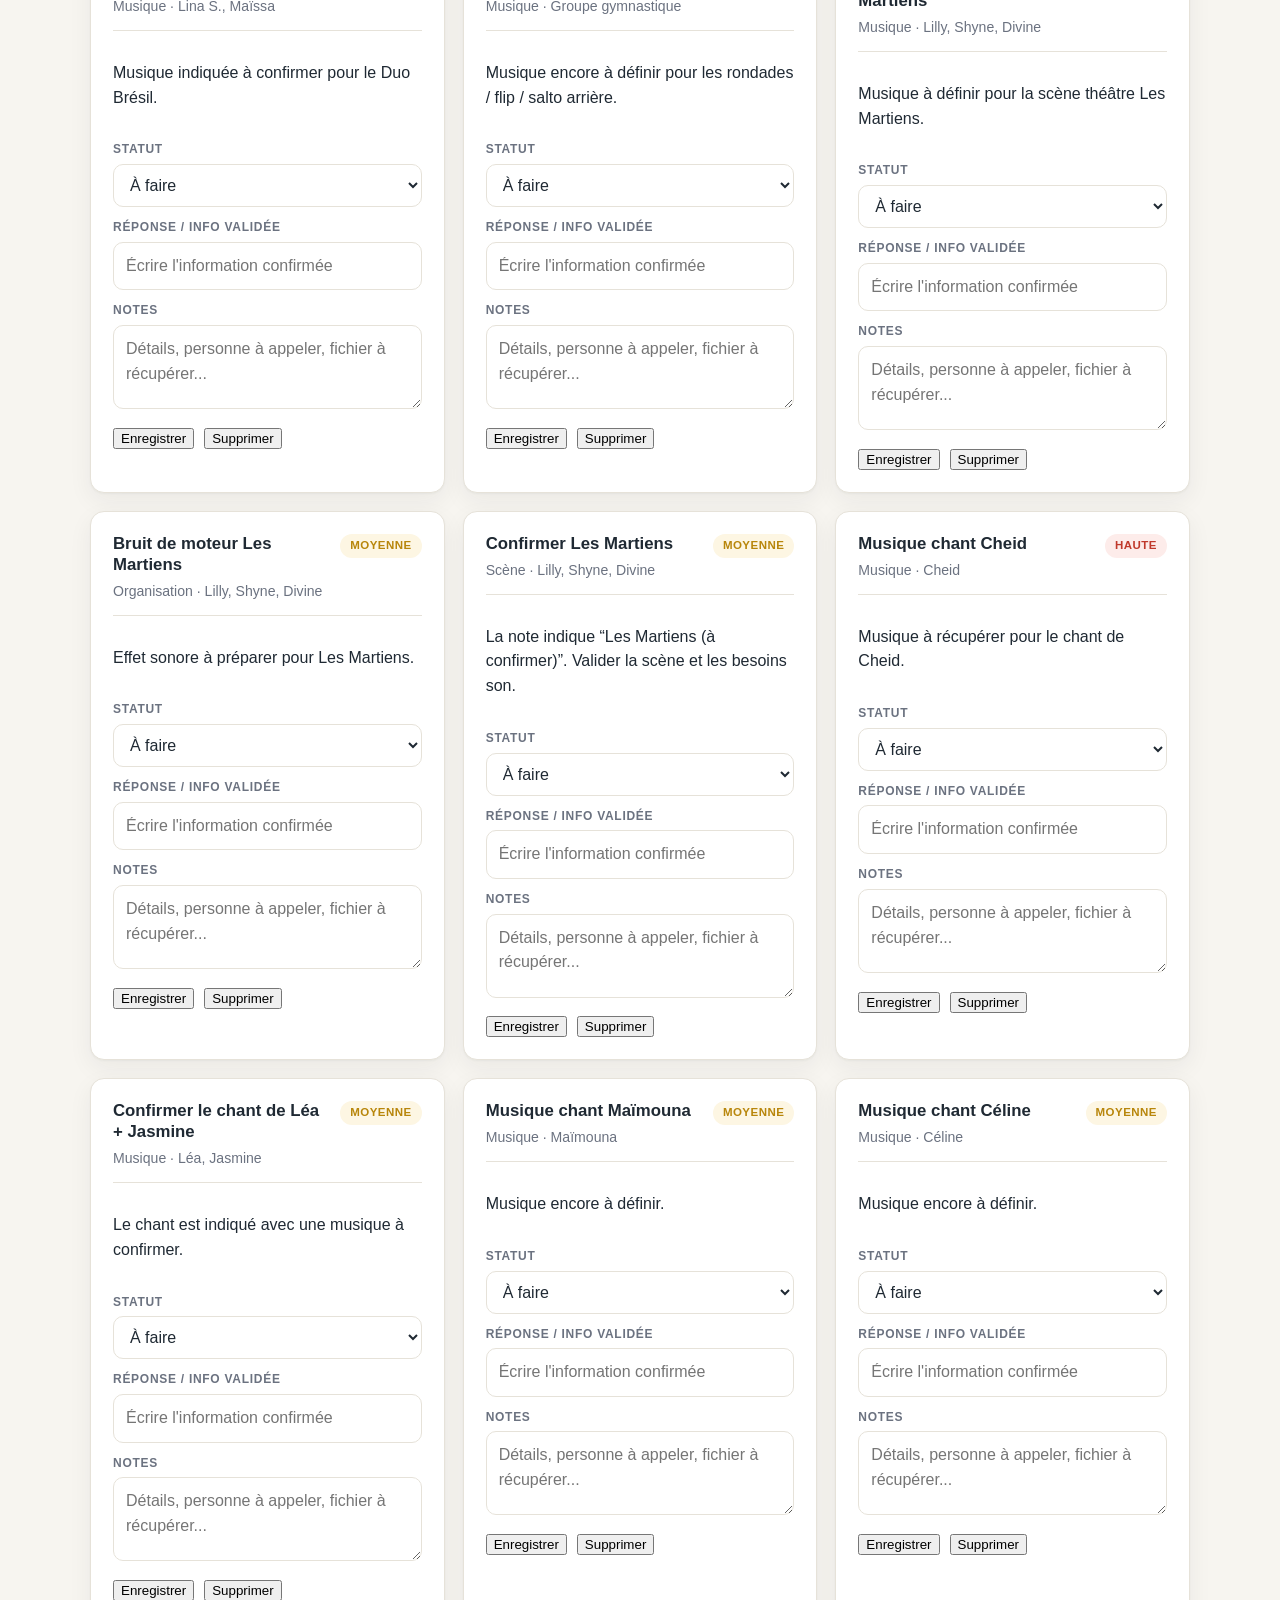
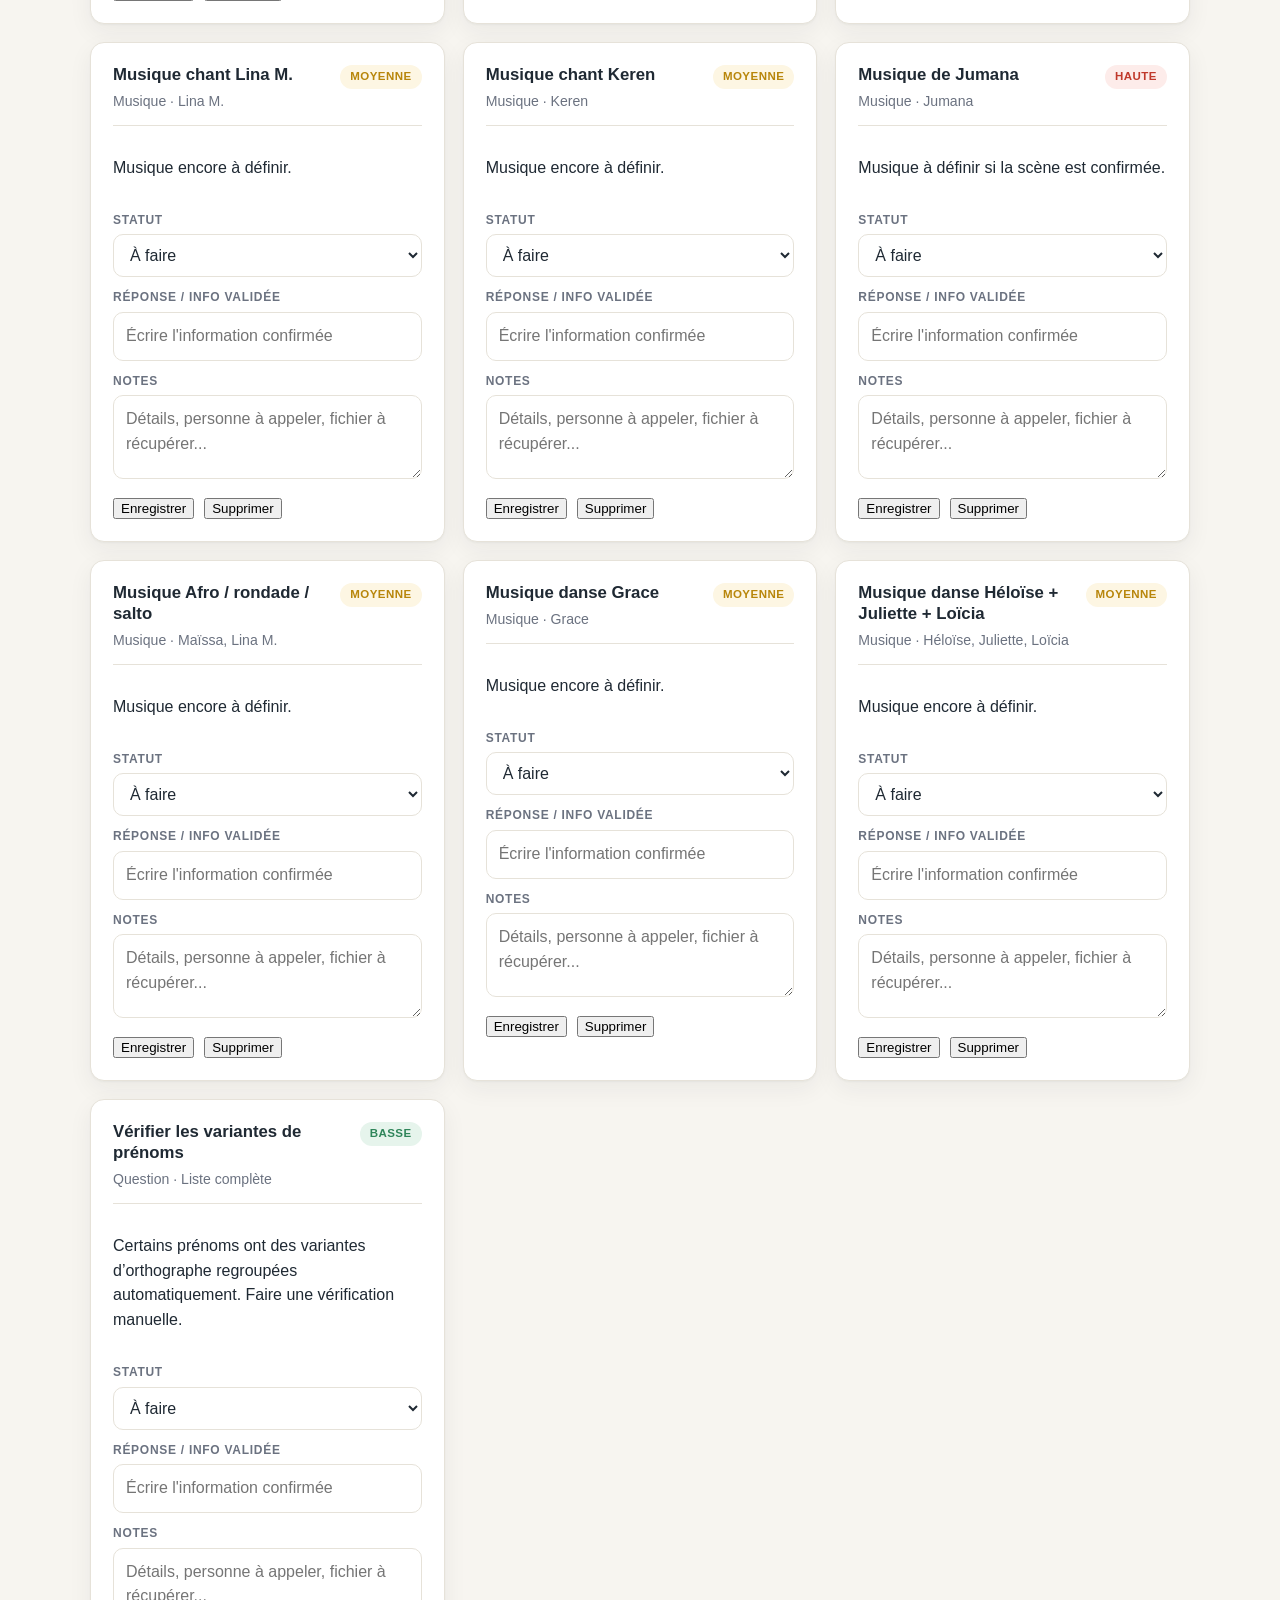
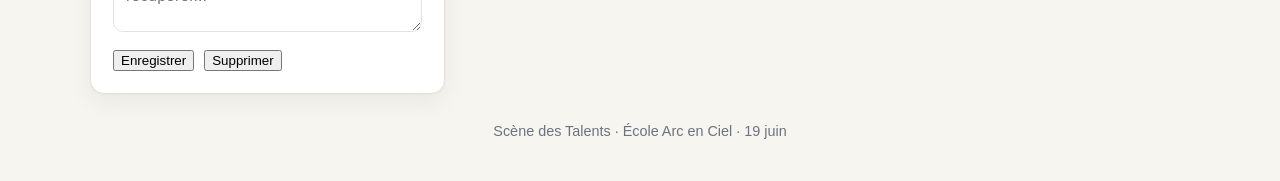
==== commit 397134a4: "Renomme menu repere enfants" ====
--- a/a-faire.html
+++ b/a-faire.html
@@ -184,7 +184,7 @@
         <li><a href="info-parents.html">ℹ️ Info parents</a></li>
         <li><a href="enfants.html">👧 Enfants</a></li>
         <li><a href="orga.html">🗓️ Scènes</a></li>
-        <li><a href="repere-enfants.html">🧭 Repère</a></li>
+        <li><a href="repere-enfants.html">🧭 Repère Pour les enfants</a></li>
         <li><a href="repetition.html">🎬 Répétitions</a></li>
         <li><a href="a-faire.html" class="active">📝 À faire</a></li>
         <li><a href="nico.html">✅ Nico</a></li>
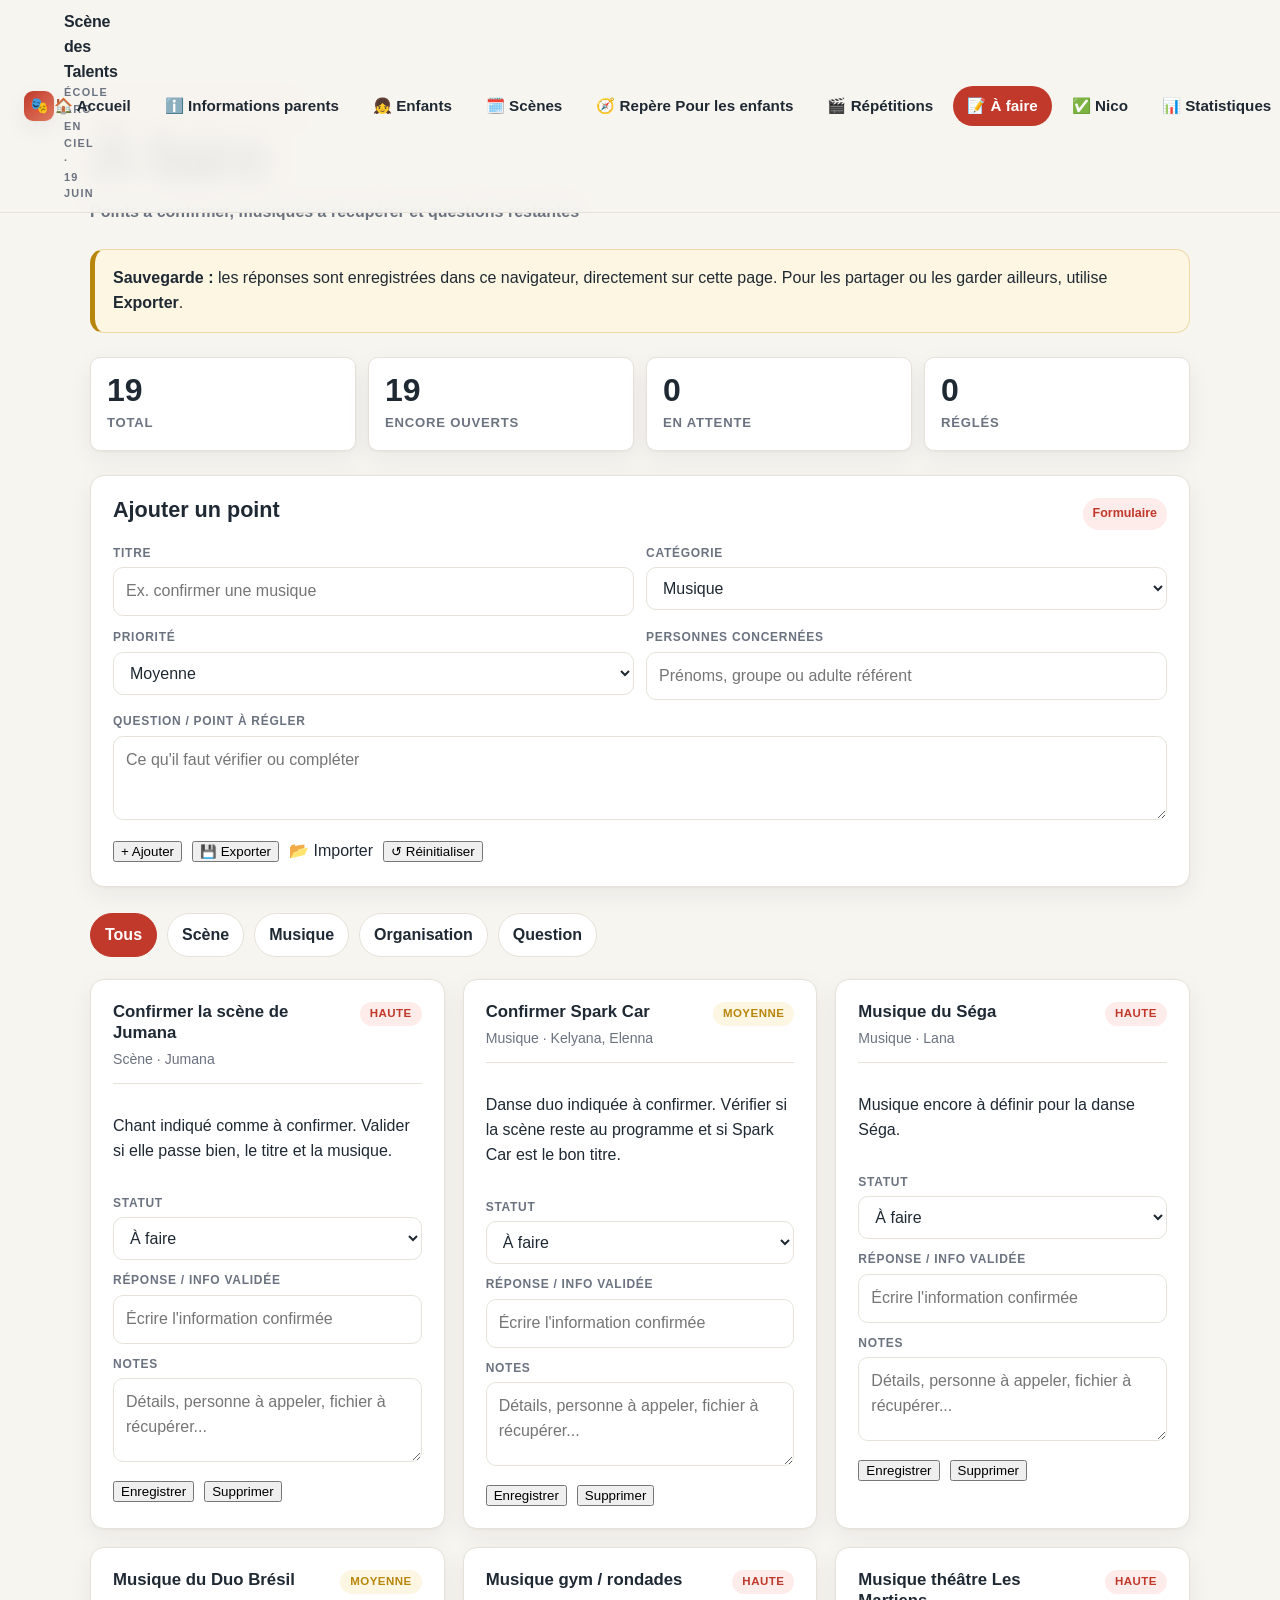
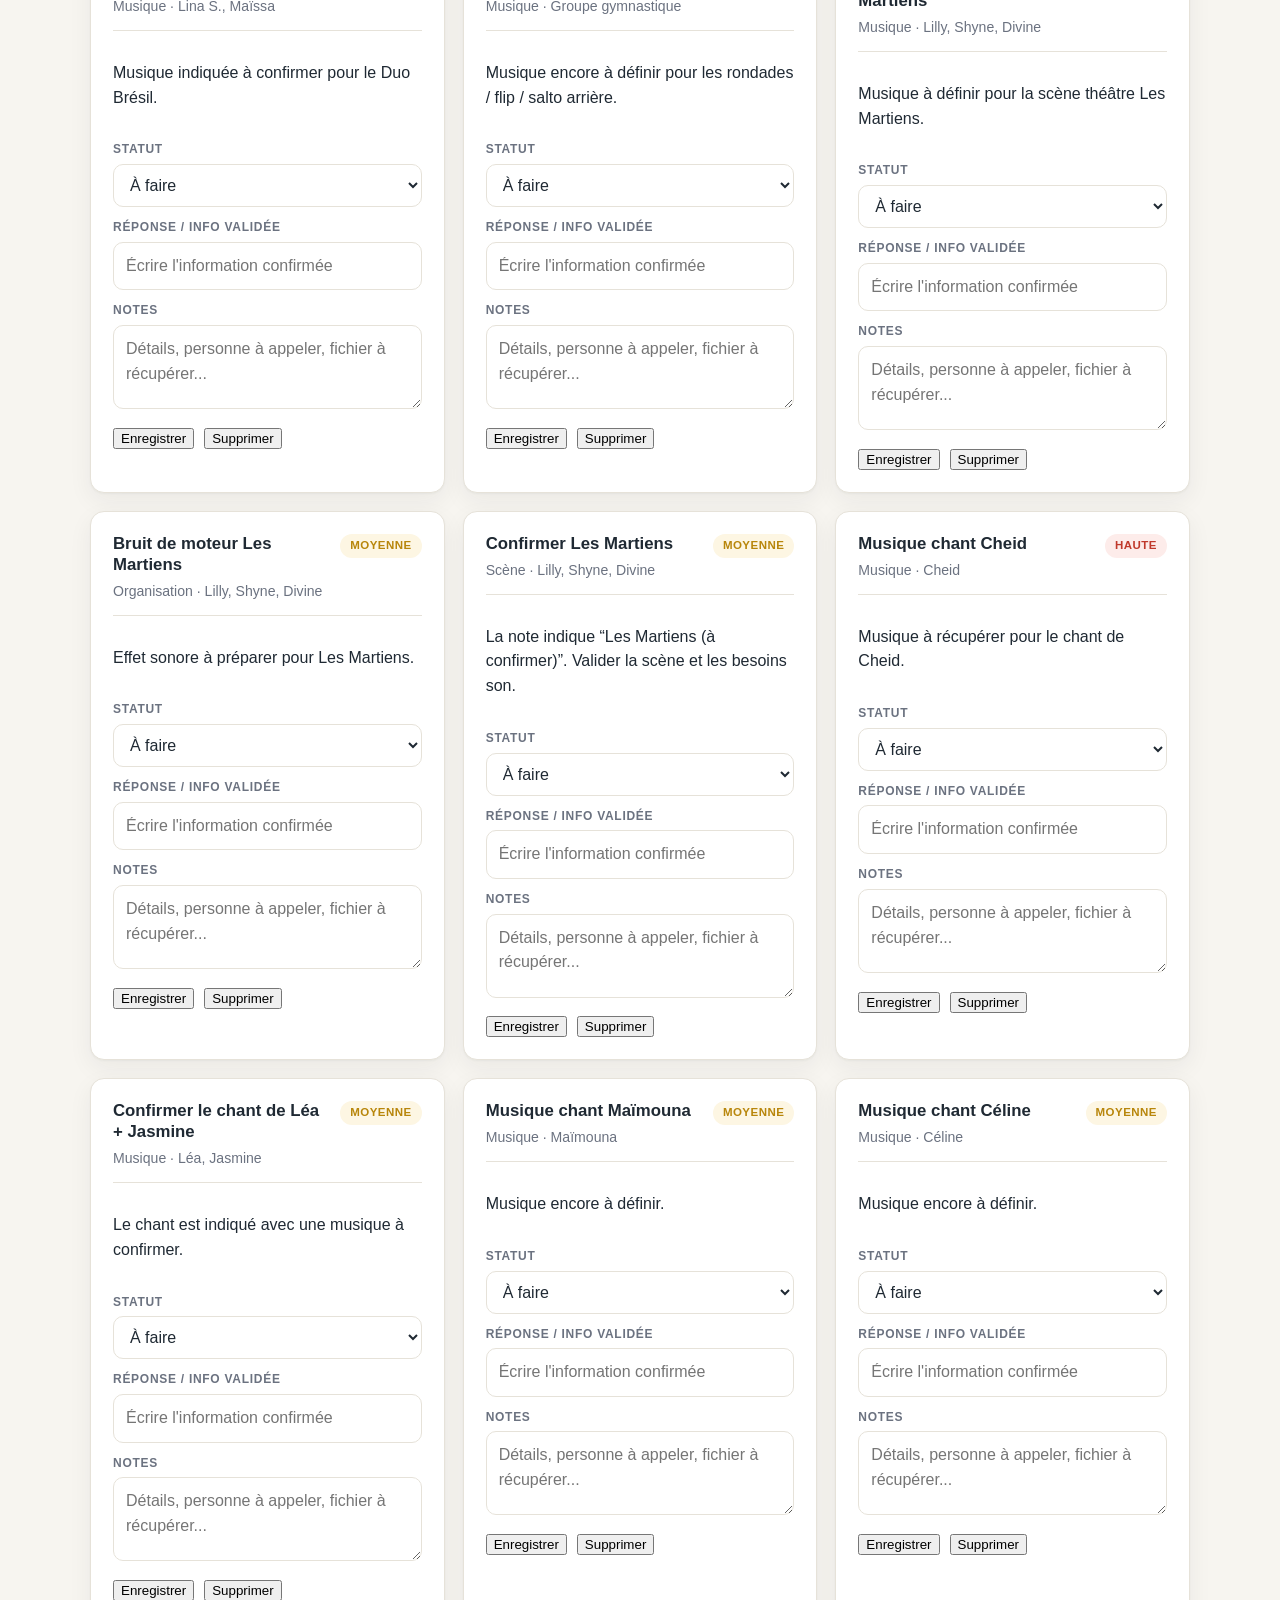
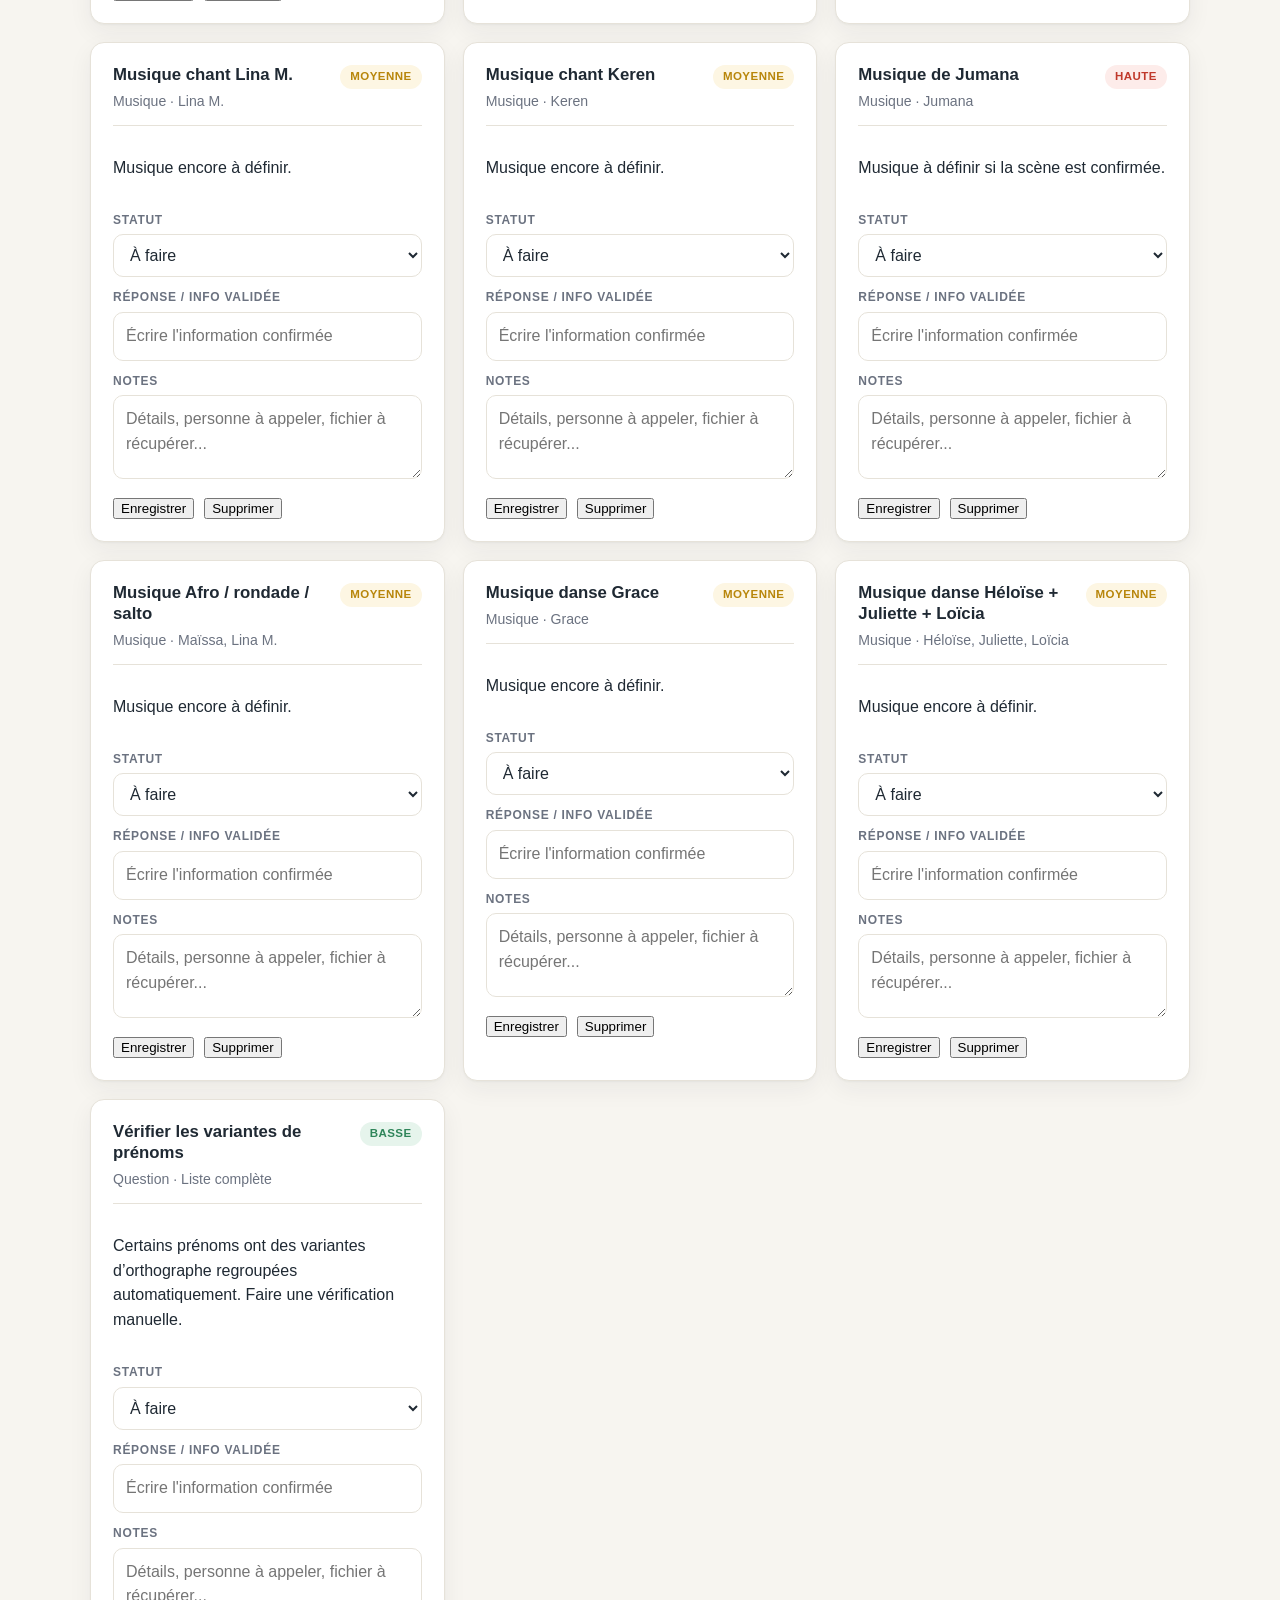
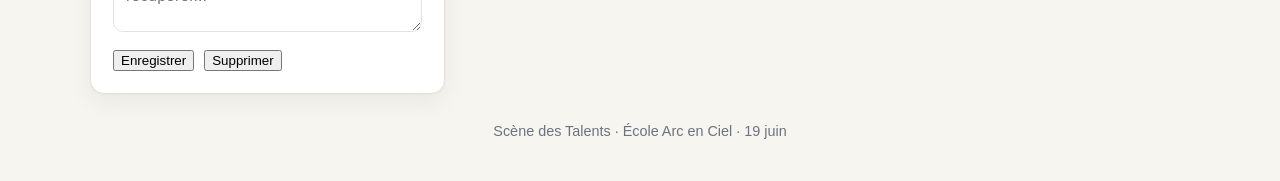
==== commit ae2951cf: "Renomme menu informations parents" ====
--- a/a-faire.html
+++ b/a-faire.html
@@ -181,7 +181,7 @@
       </button>
       <ul class="nav-links" id="navLinks">
         <li><a href="index.html">🏠 Accueil</a></li>
-        <li><a href="info-parents.html">ℹ️ Info parents</a></li>
+        <li><a href="info-parents.html">ℹ️ Informations parents</a></li>
         <li><a href="enfants.html">👧 Enfants</a></li>
         <li><a href="orga.html">🗓️ Scènes</a></li>
         <li><a href="repere-enfants.html">🧭 Repère Pour les enfants</a></li>
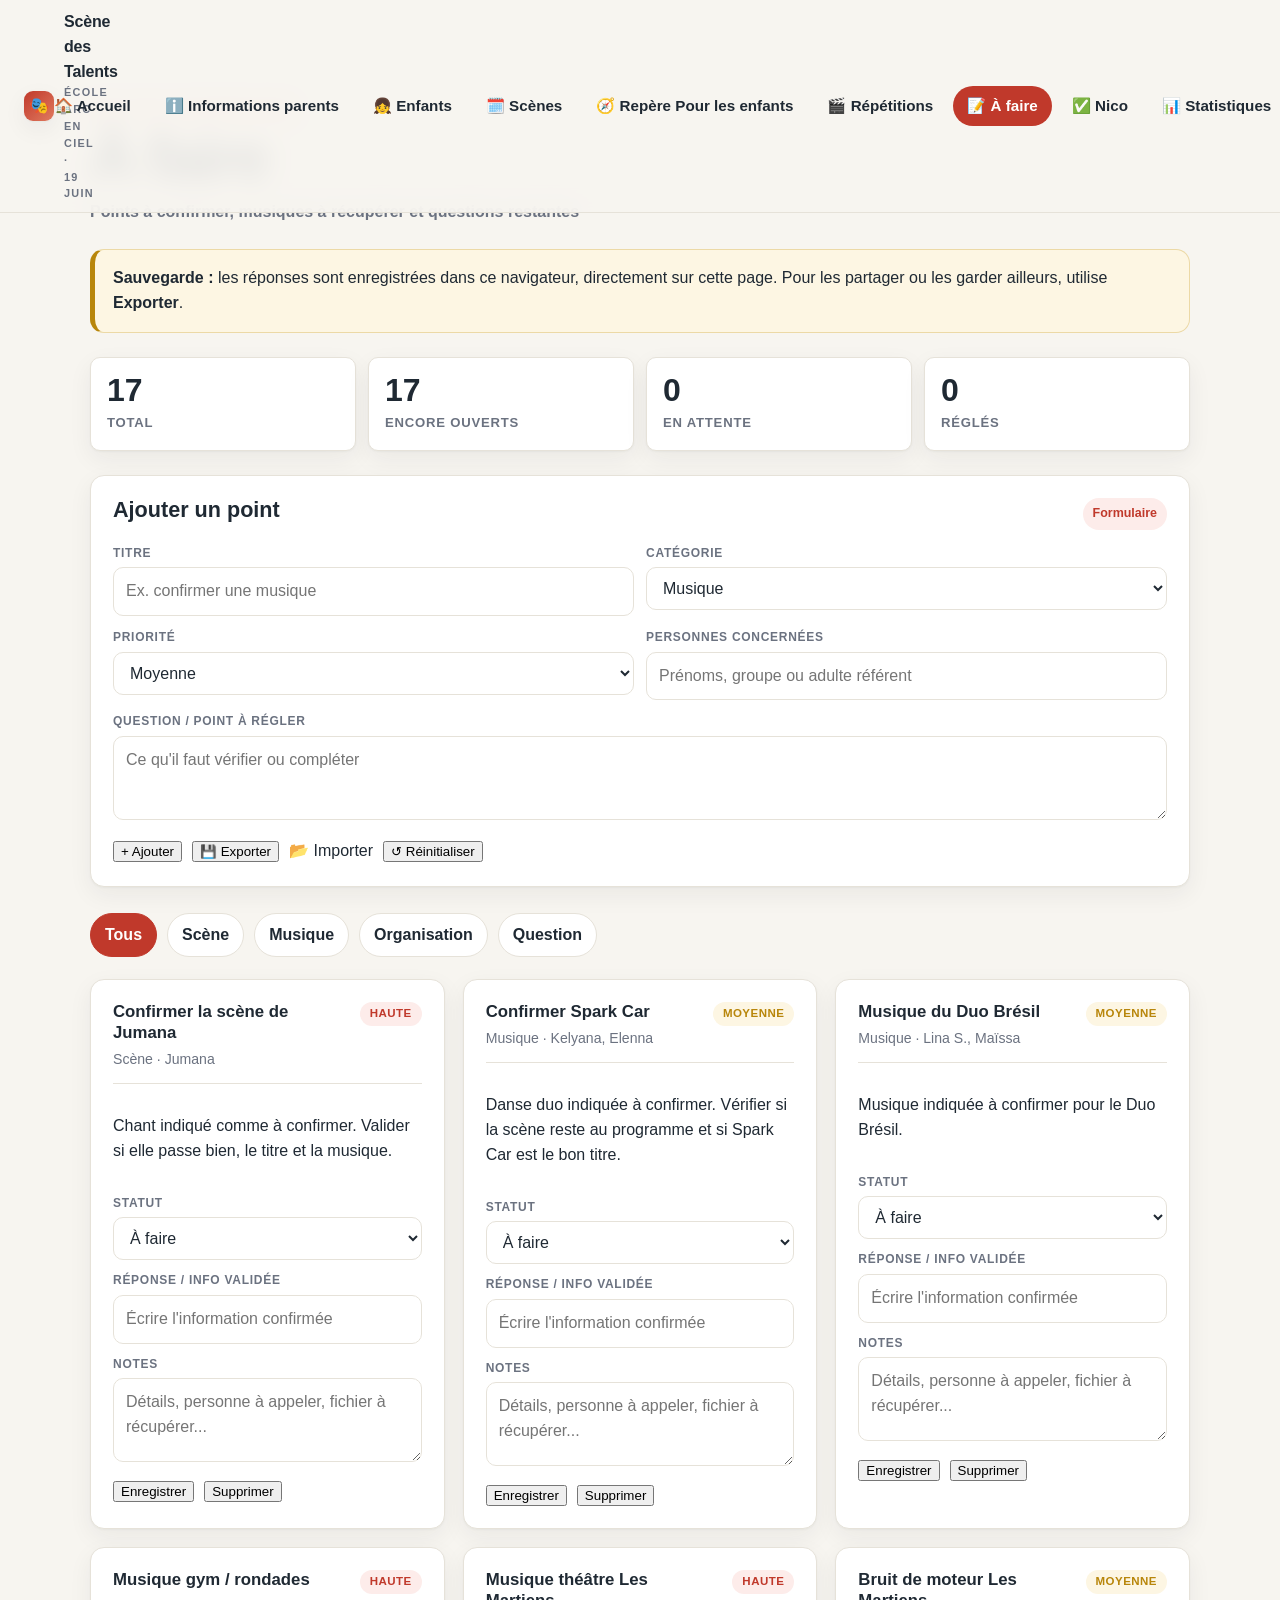
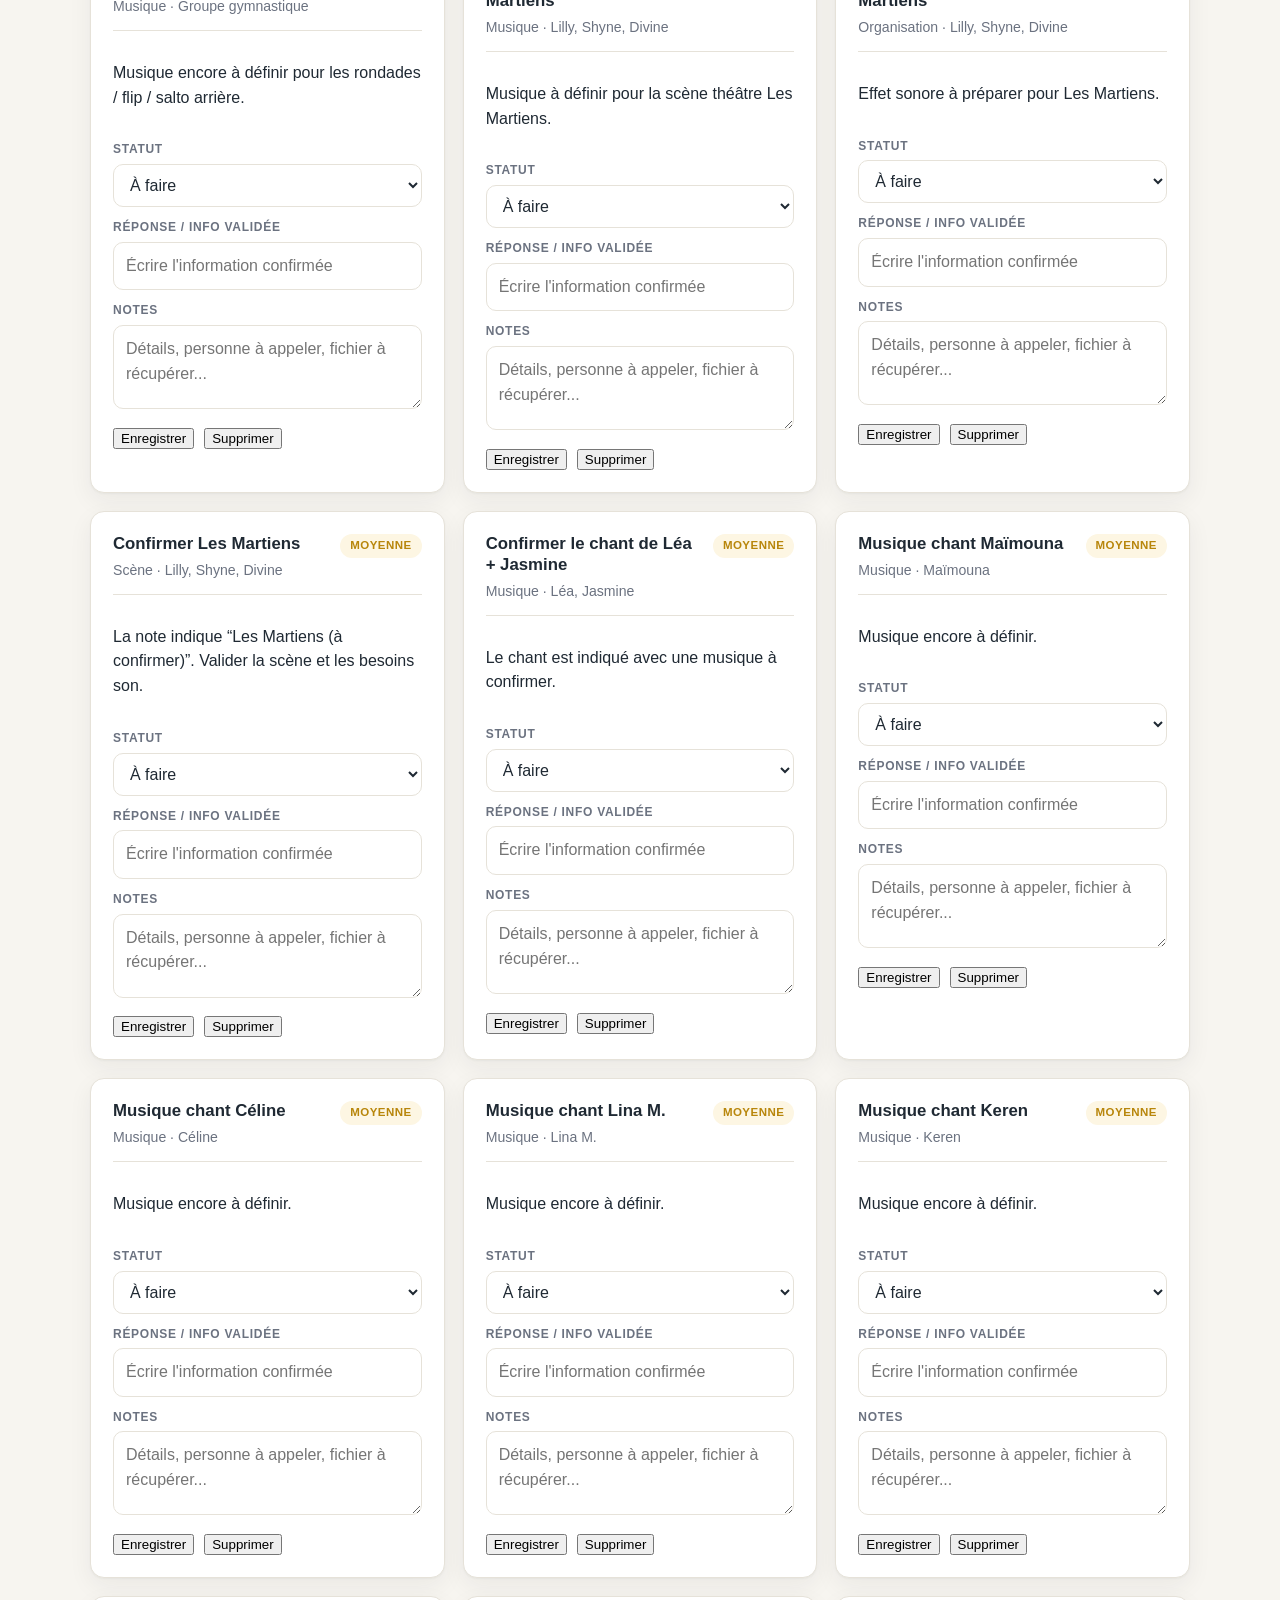
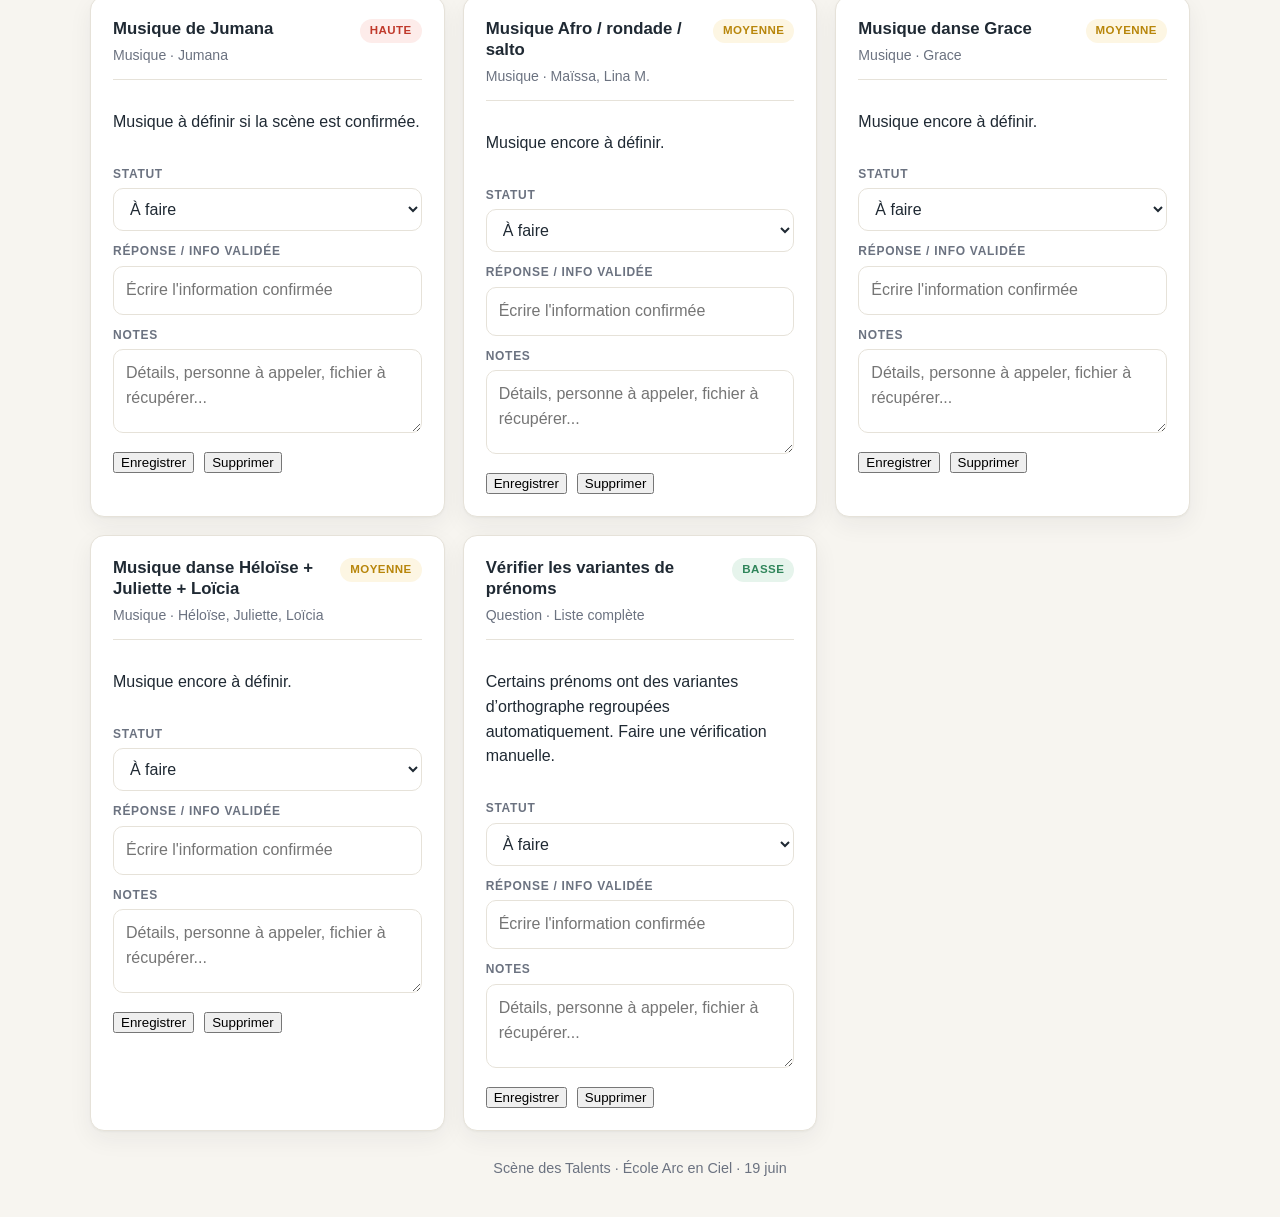
==== commit b9e26097: "Mettre a jour les scenes enfants" ====
--- a/a-faire.html
+++ b/a-faire.html
@@ -274,13 +274,11 @@
     const DEFAULT_TODOS = [
       { id: 'jumana-chant', category: 'Scène', priority: 'high', title: 'Confirmer la scène de Jumana', people: 'Jumana', question: 'Chant indiqué comme à confirmer. Valider si elle passe bien, le titre et la musique.' },
       { id: 'spark-car', category: 'Musique', priority: 'medium', title: 'Confirmer Spark Car', people: 'Kelyana, Elenna', question: 'Danse duo indiquée à confirmer. Vérifier si la scène reste au programme et si Spark Car est le bon titre.' },
-      { id: 'lana-sega', category: 'Musique', priority: 'high', title: 'Musique du Séga', people: 'Lana', question: 'Musique encore à définir pour la danse Séga.' },
       { id: 'duo-bresil', category: 'Musique', priority: 'medium', title: 'Musique du Duo Brésil', people: 'Lina S., Maïssa', question: 'Musique indiquée à confirmer pour le Duo Brésil.' },
       { id: 'gym-rondades', category: 'Musique', priority: 'high', title: 'Musique gym / rondades', people: 'Groupe gymnastique', question: 'Musique encore à définir pour les rondades / flip / salto arrière.' },
       { id: 'theatre-martiens-musique', category: 'Musique', priority: 'high', title: 'Musique théâtre Les Martiens', people: 'Lilly, Shyne, Divine', question: 'Musique à définir pour la scène théâtre Les Martiens.' },
       { id: 'theatre-martiens-effet', category: 'Organisation', priority: 'medium', title: 'Bruit de moteur Les Martiens', people: 'Lilly, Shyne, Divine', question: 'Effet sonore à préparer pour Les Martiens.' },
       { id: 'theatre-martiens-confirm', category: 'Scène', priority: 'medium', title: 'Confirmer Les Martiens', people: 'Lilly, Shyne, Divine', question: 'La note indique “Les Martiens (à confirmer)”. Valider la scène et les besoins son.' },
-      { id: 'chant-cheid', category: 'Musique', priority: 'high', title: 'Musique chant Cheid', people: 'Cheid', question: 'Musique à récupérer pour le chant de Cheid.' },
       { id: 'jasmine-lea-chant', category: 'Musique', priority: 'medium', title: 'Confirmer le chant de Léa + Jasmine', people: 'Léa, Jasmine', question: 'Le chant est indiqué avec une musique à confirmer.' },
       { id: 'maimouna-chant', category: 'Musique', priority: 'medium', title: 'Musique chant Maïmouna', people: 'Maïmouna', question: 'Musique encore à définir.' },
       { id: 'celine-chant', category: 'Musique', priority: 'medium', title: 'Musique chant Céline', people: 'Céline', question: 'Musique encore à définir.' },
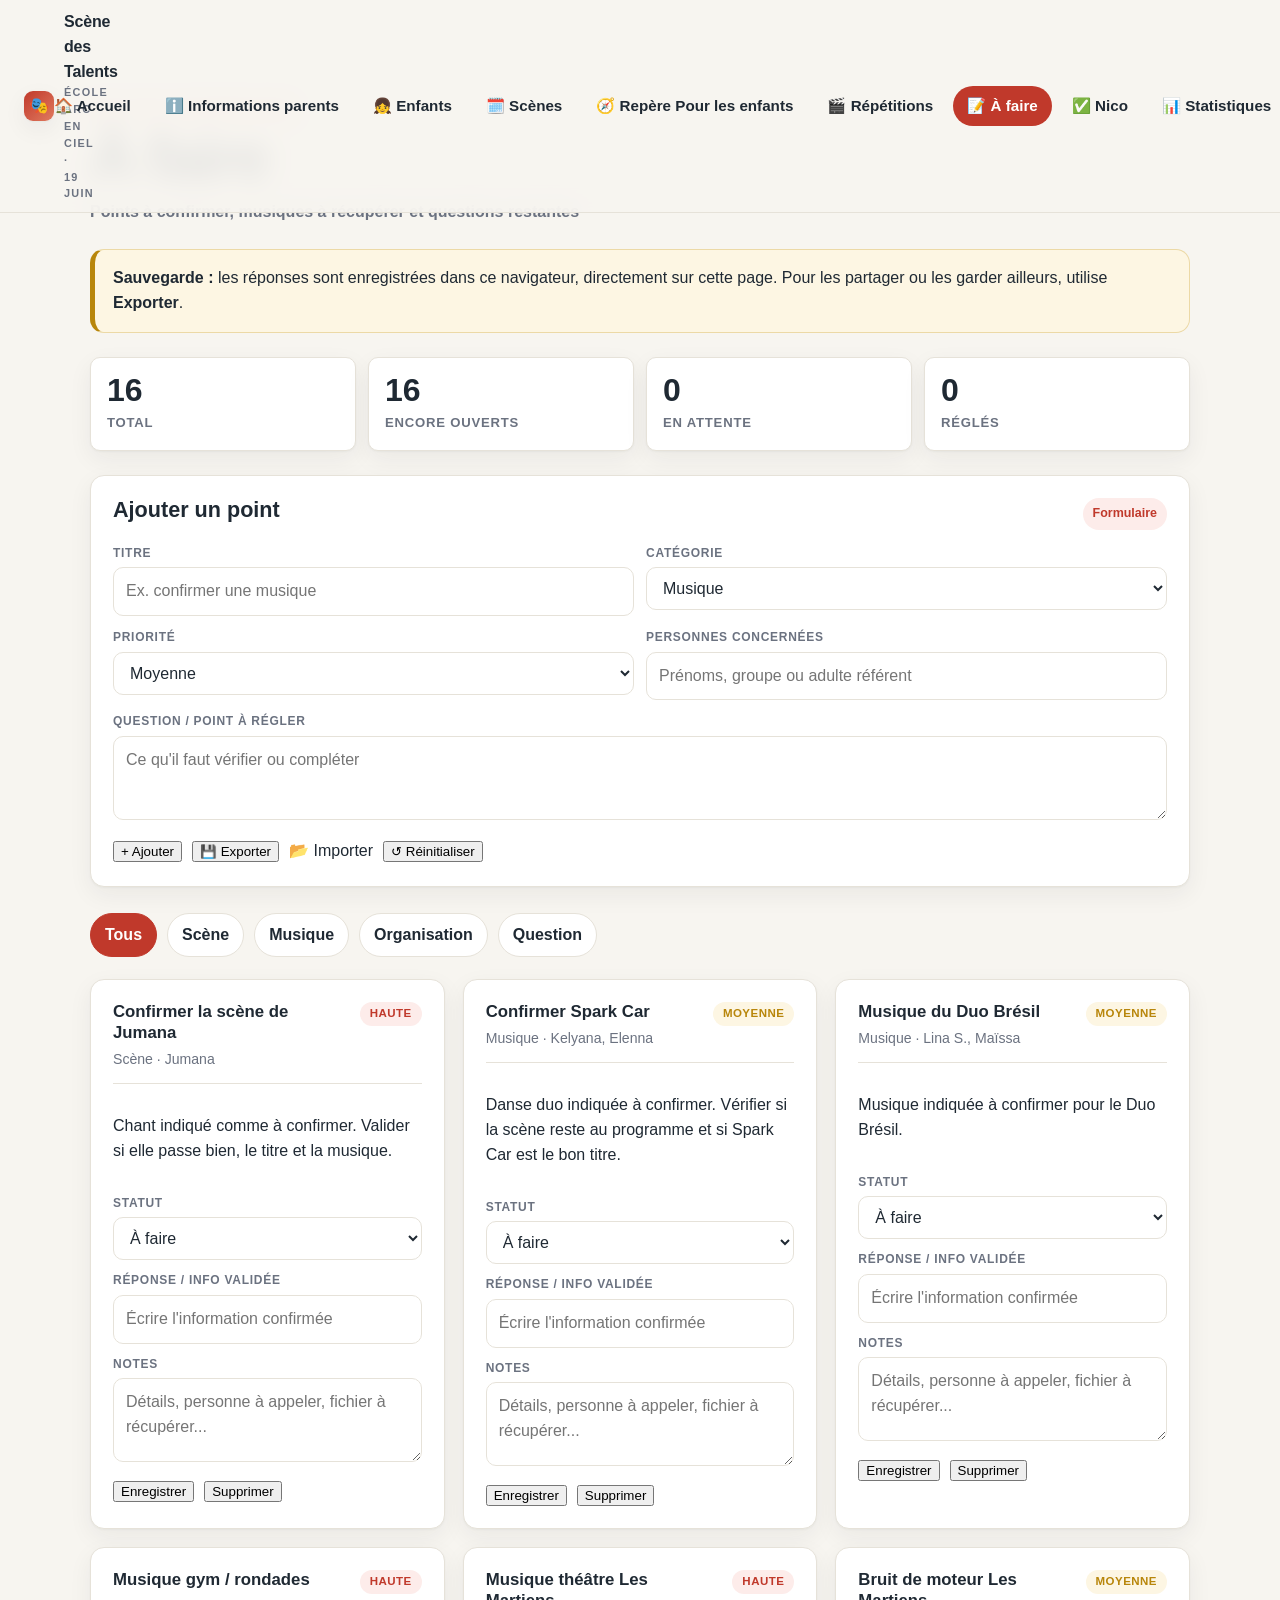
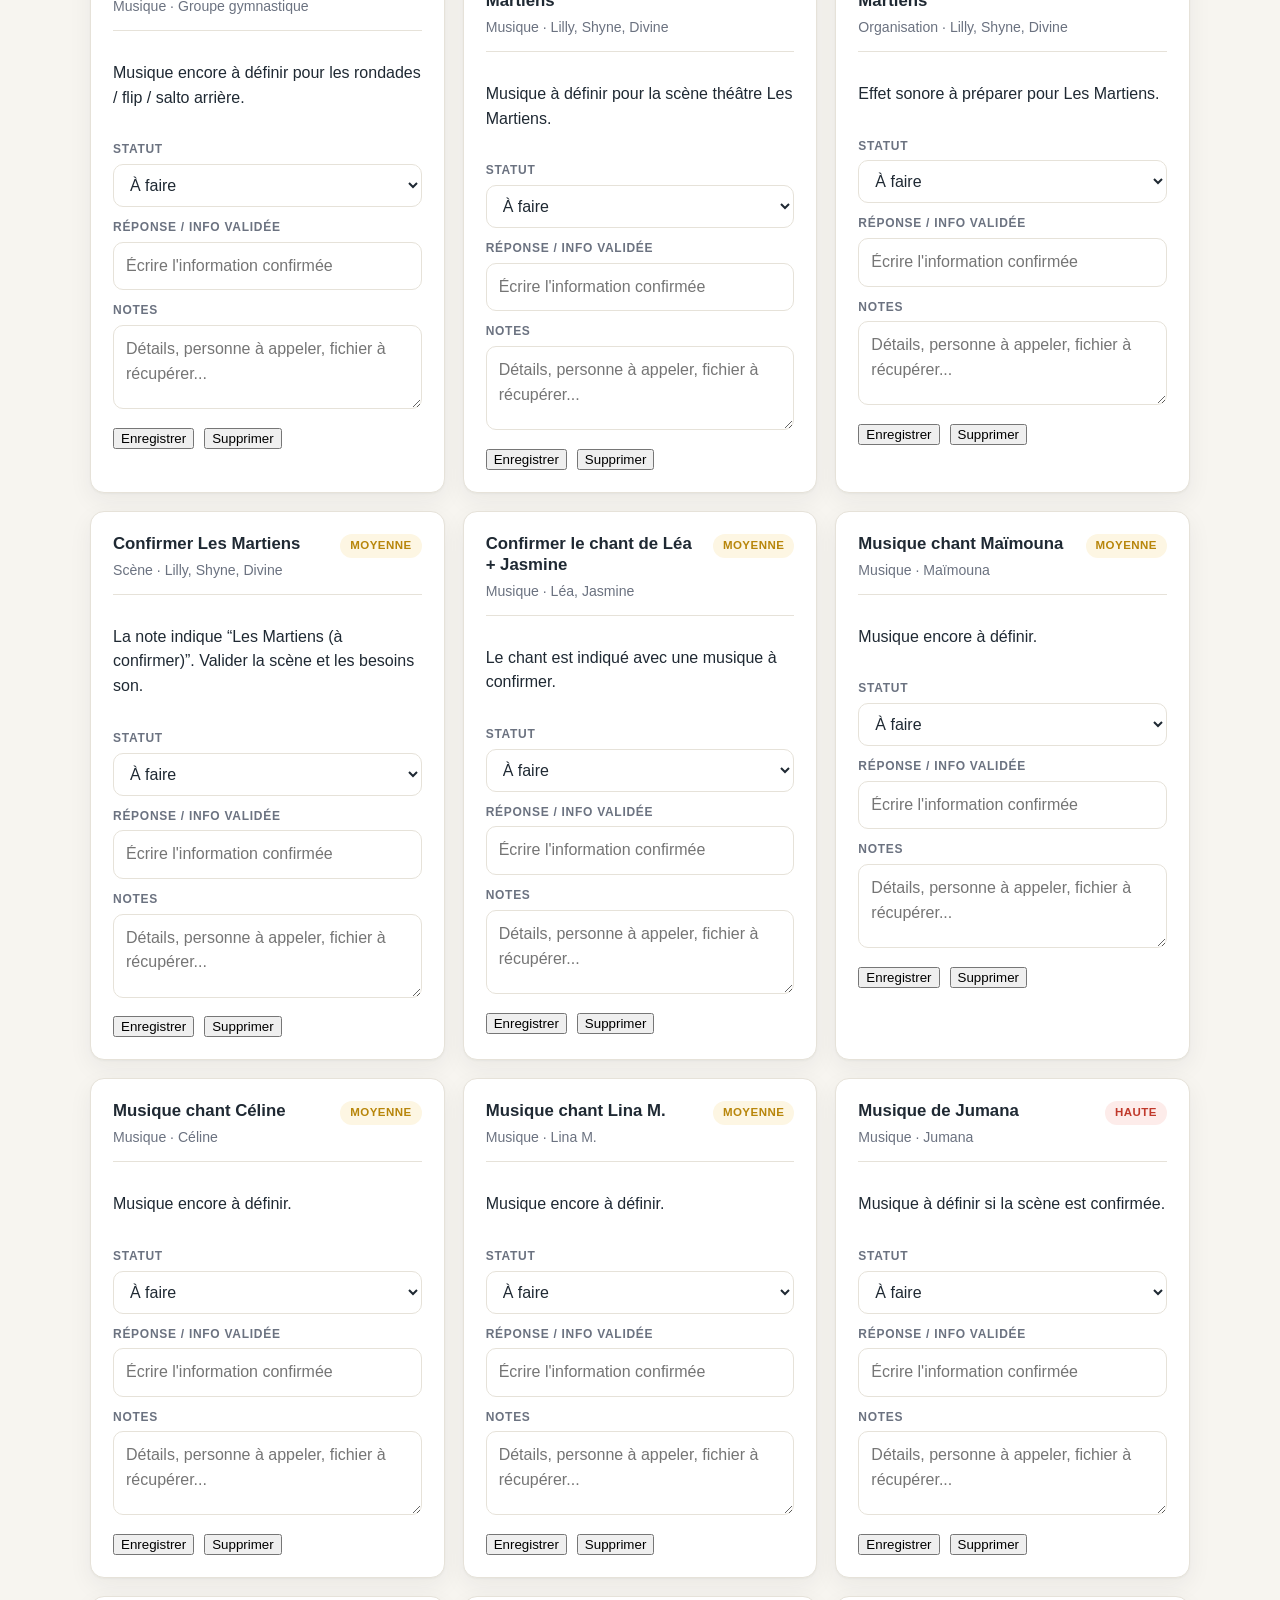
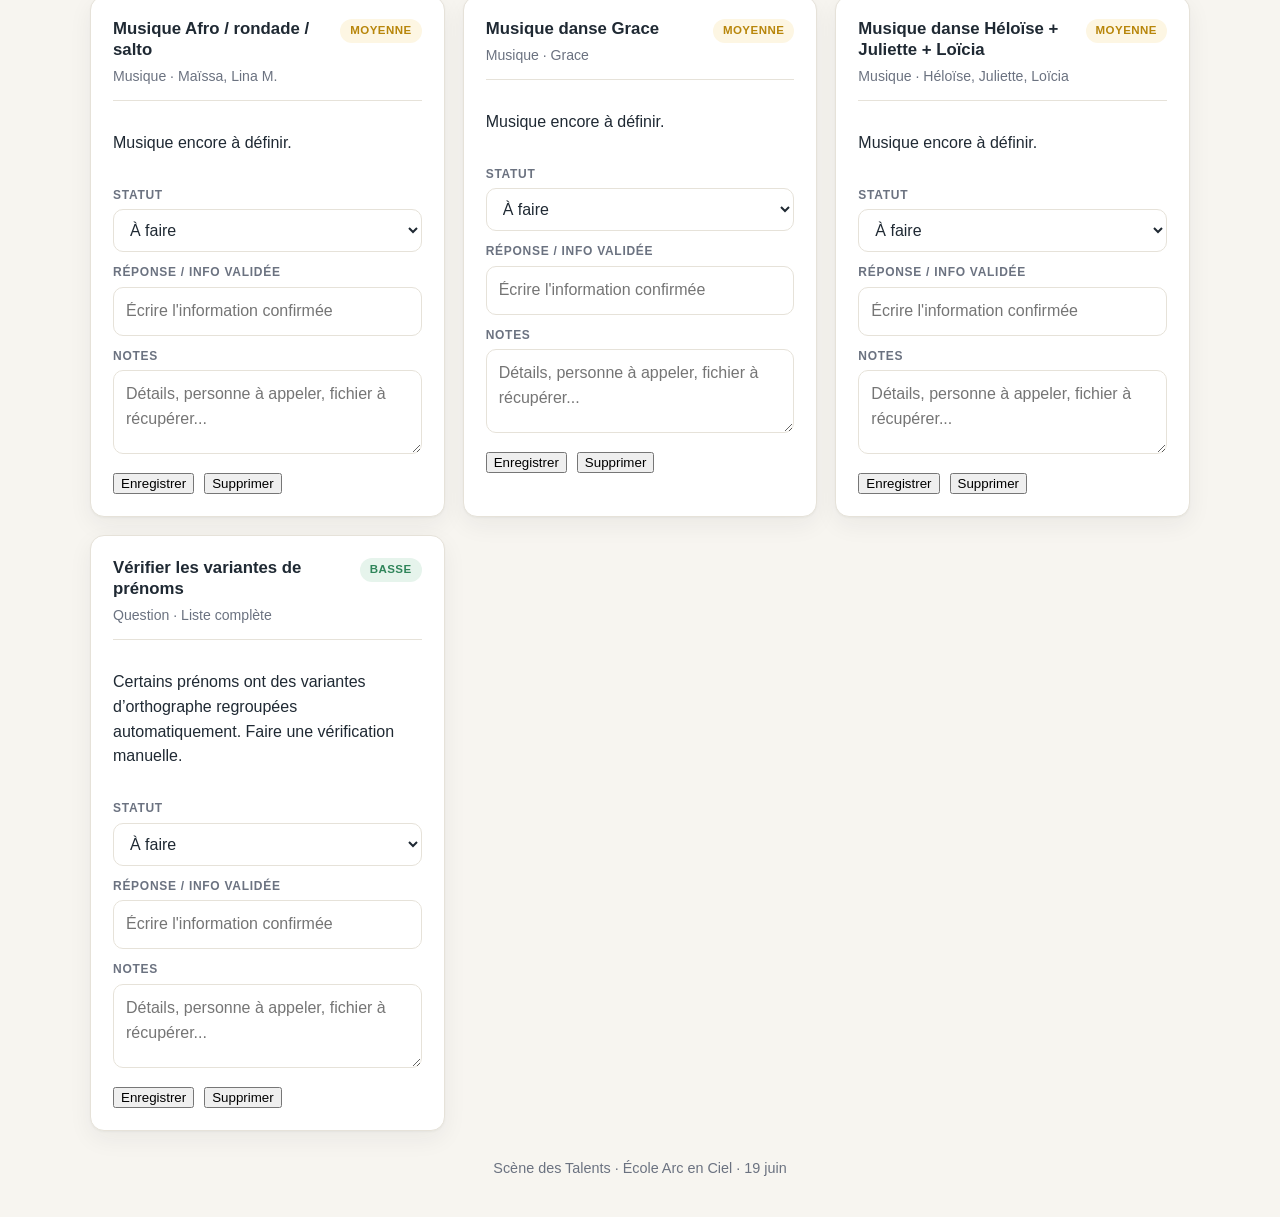
==== commit 3c340660: "Mettre a jour les scenes Stella et Keren" ====
--- a/a-faire.html
+++ b/a-faire.html
@@ -283,7 +283,6 @@
       { id: 'maimouna-chant', category: 'Musique', priority: 'medium', title: 'Musique chant Maïmouna', people: 'Maïmouna', question: 'Musique encore à définir.' },
       { id: 'celine-chant', category: 'Musique', priority: 'medium', title: 'Musique chant Céline', people: 'Céline', question: 'Musique encore à définir.' },
       { id: 'lina-chant', category: 'Musique', priority: 'medium', title: 'Musique chant Lina M.', people: 'Lina M.', question: 'Musique encore à définir.' },
-      { id: 'keren-chant', category: 'Musique', priority: 'medium', title: 'Musique chant Keren', people: 'Keren', question: 'Musique encore à définir.' },
       { id: 'jumana-musique', category: 'Musique', priority: 'high', title: 'Musique de Jumana', people: 'Jumana', question: 'Musique à définir si la scène est confirmée.' },
       { id: 'maissa-lina-danse', category: 'Musique', priority: 'medium', title: 'Musique Afro / rondade / salto', people: 'Maïssa, Lina M.', question: 'Musique encore à définir.' },
       { id: 'grace-danse', category: 'Musique', priority: 'medium', title: 'Musique danse Grace', people: 'Grace', question: 'Musique encore à définir.' },
